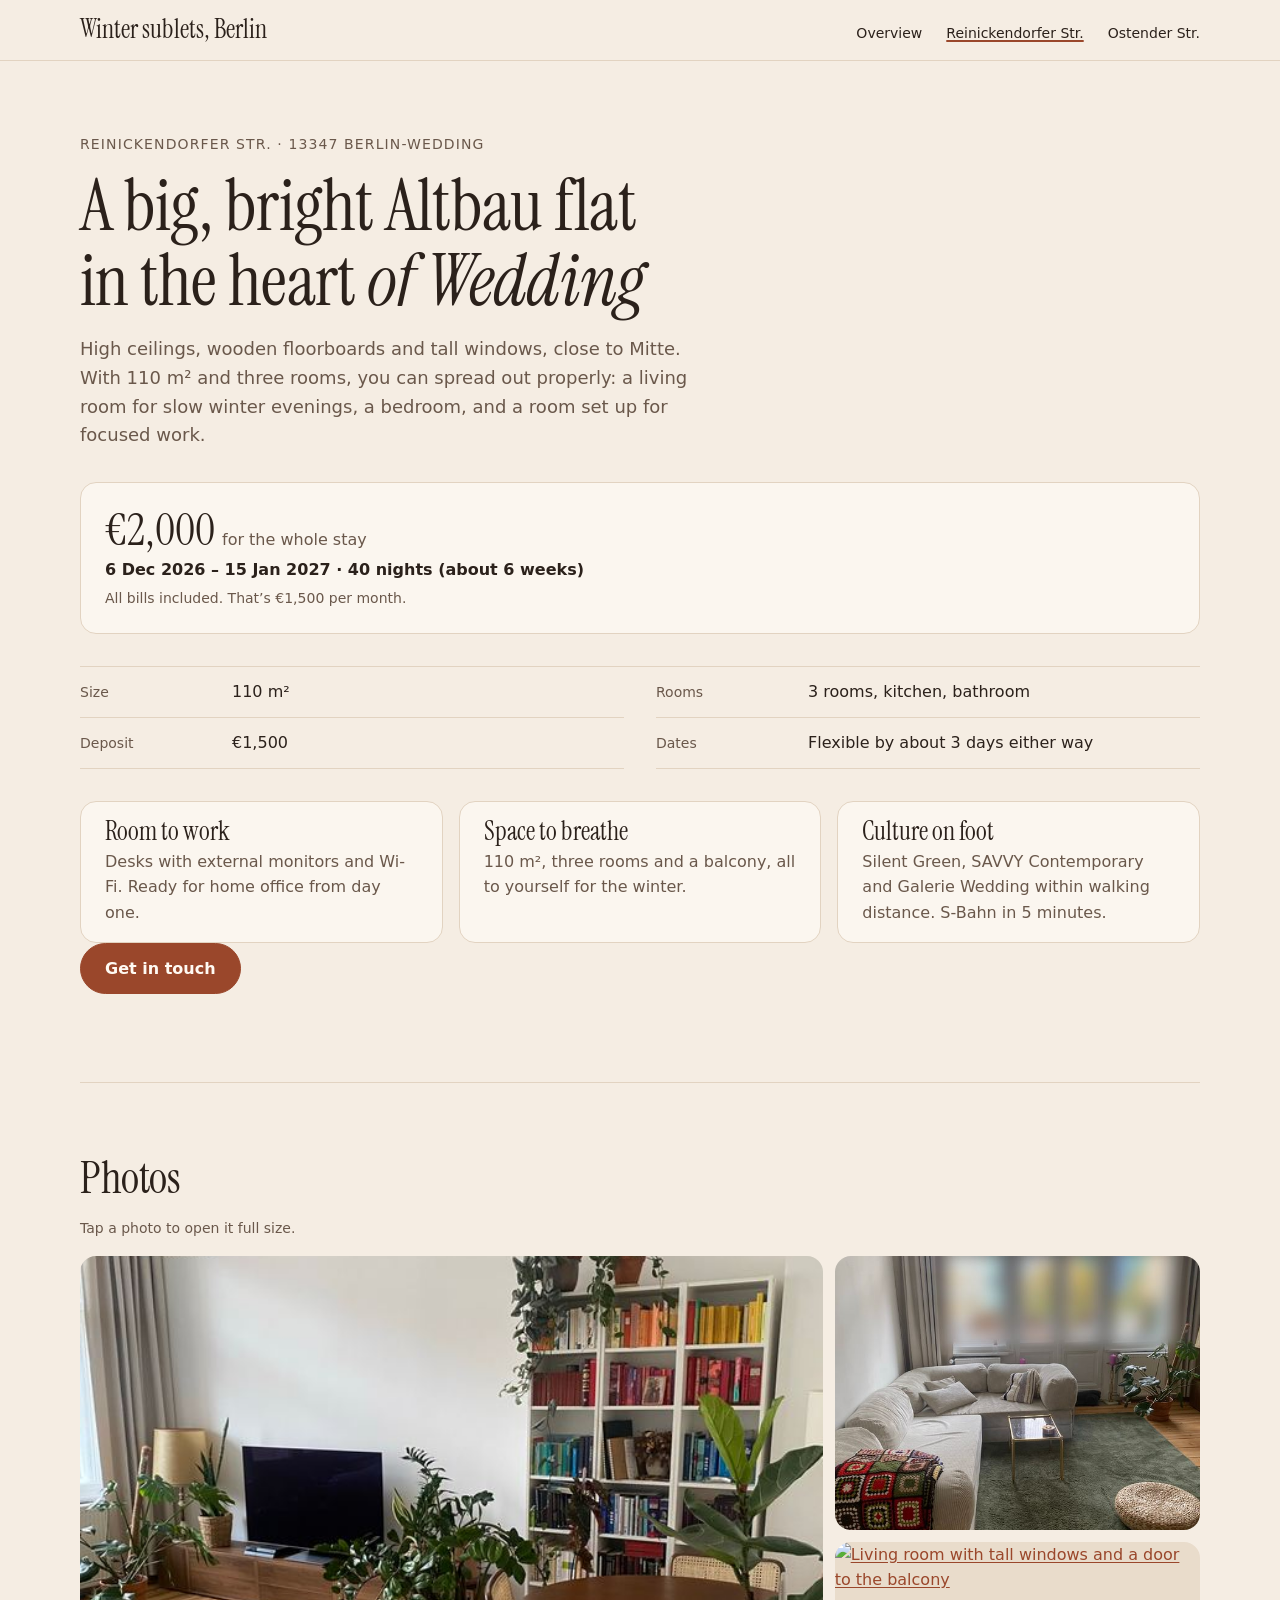
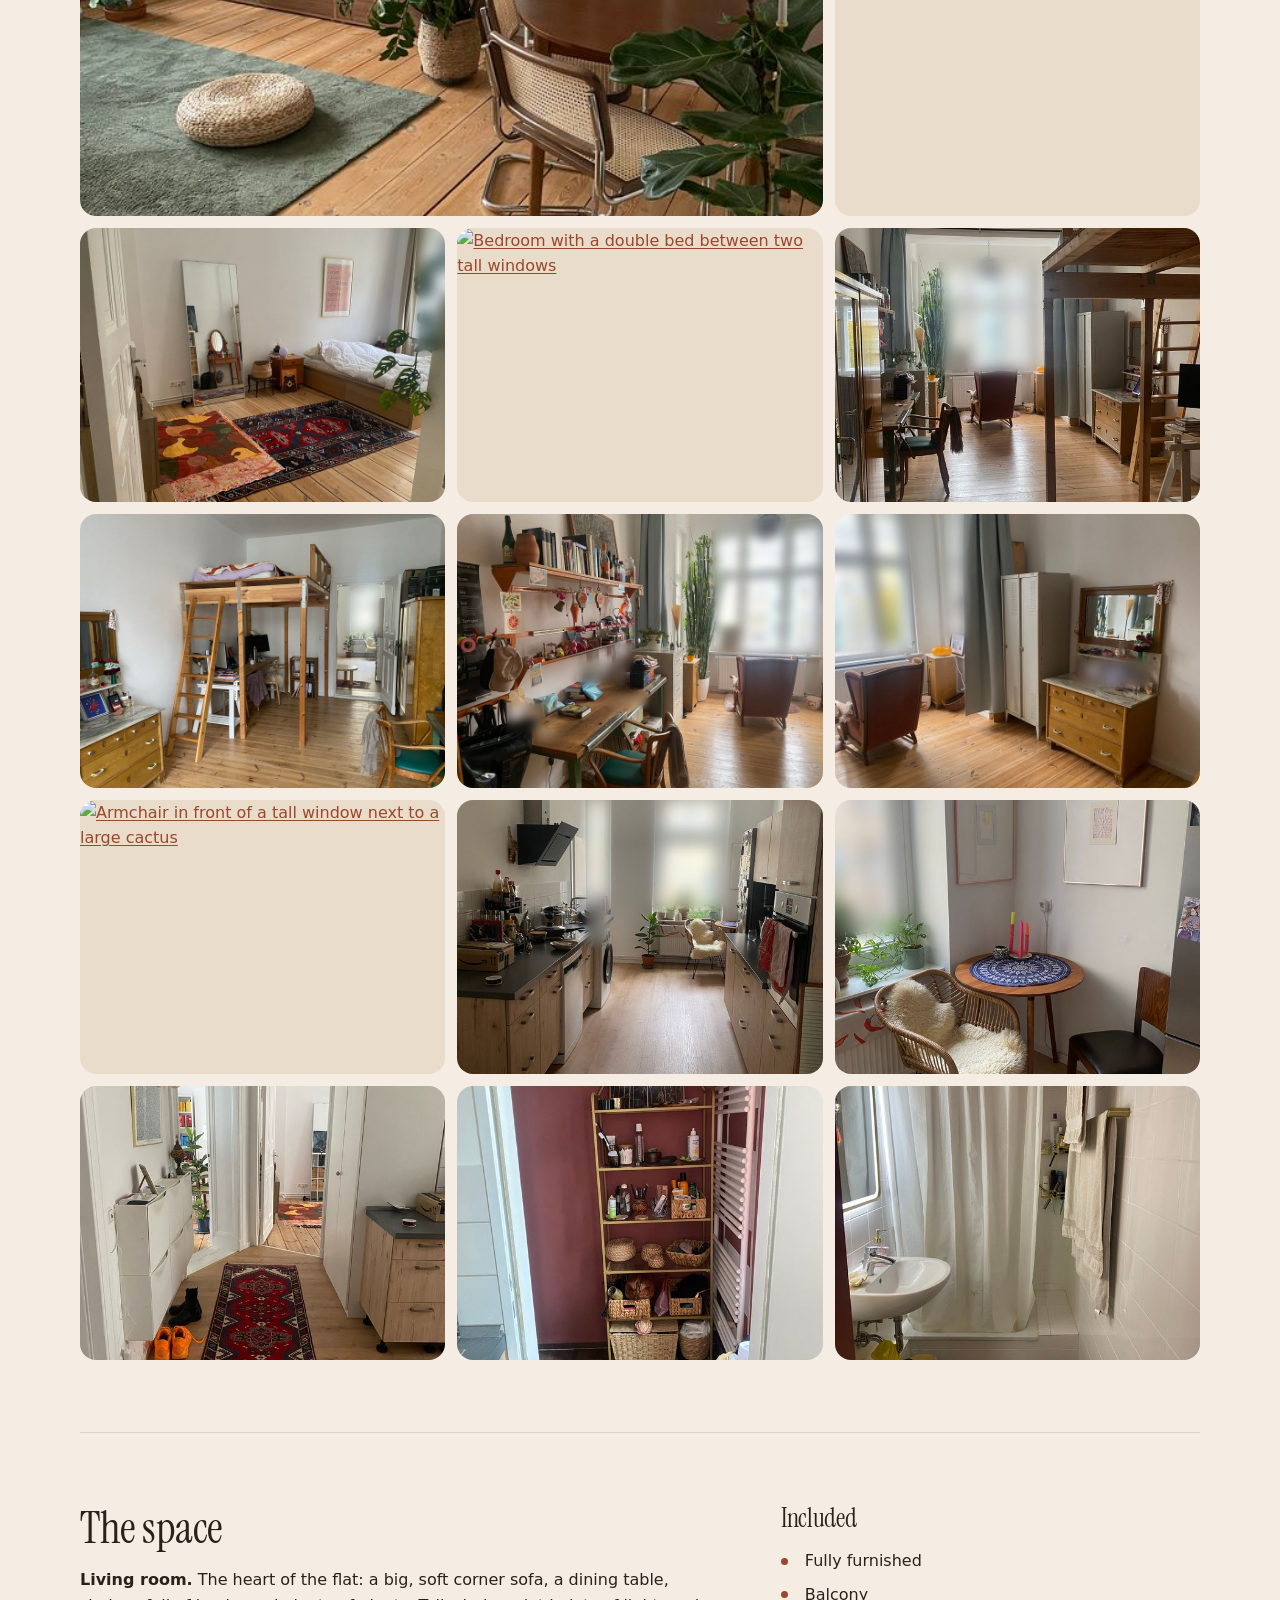
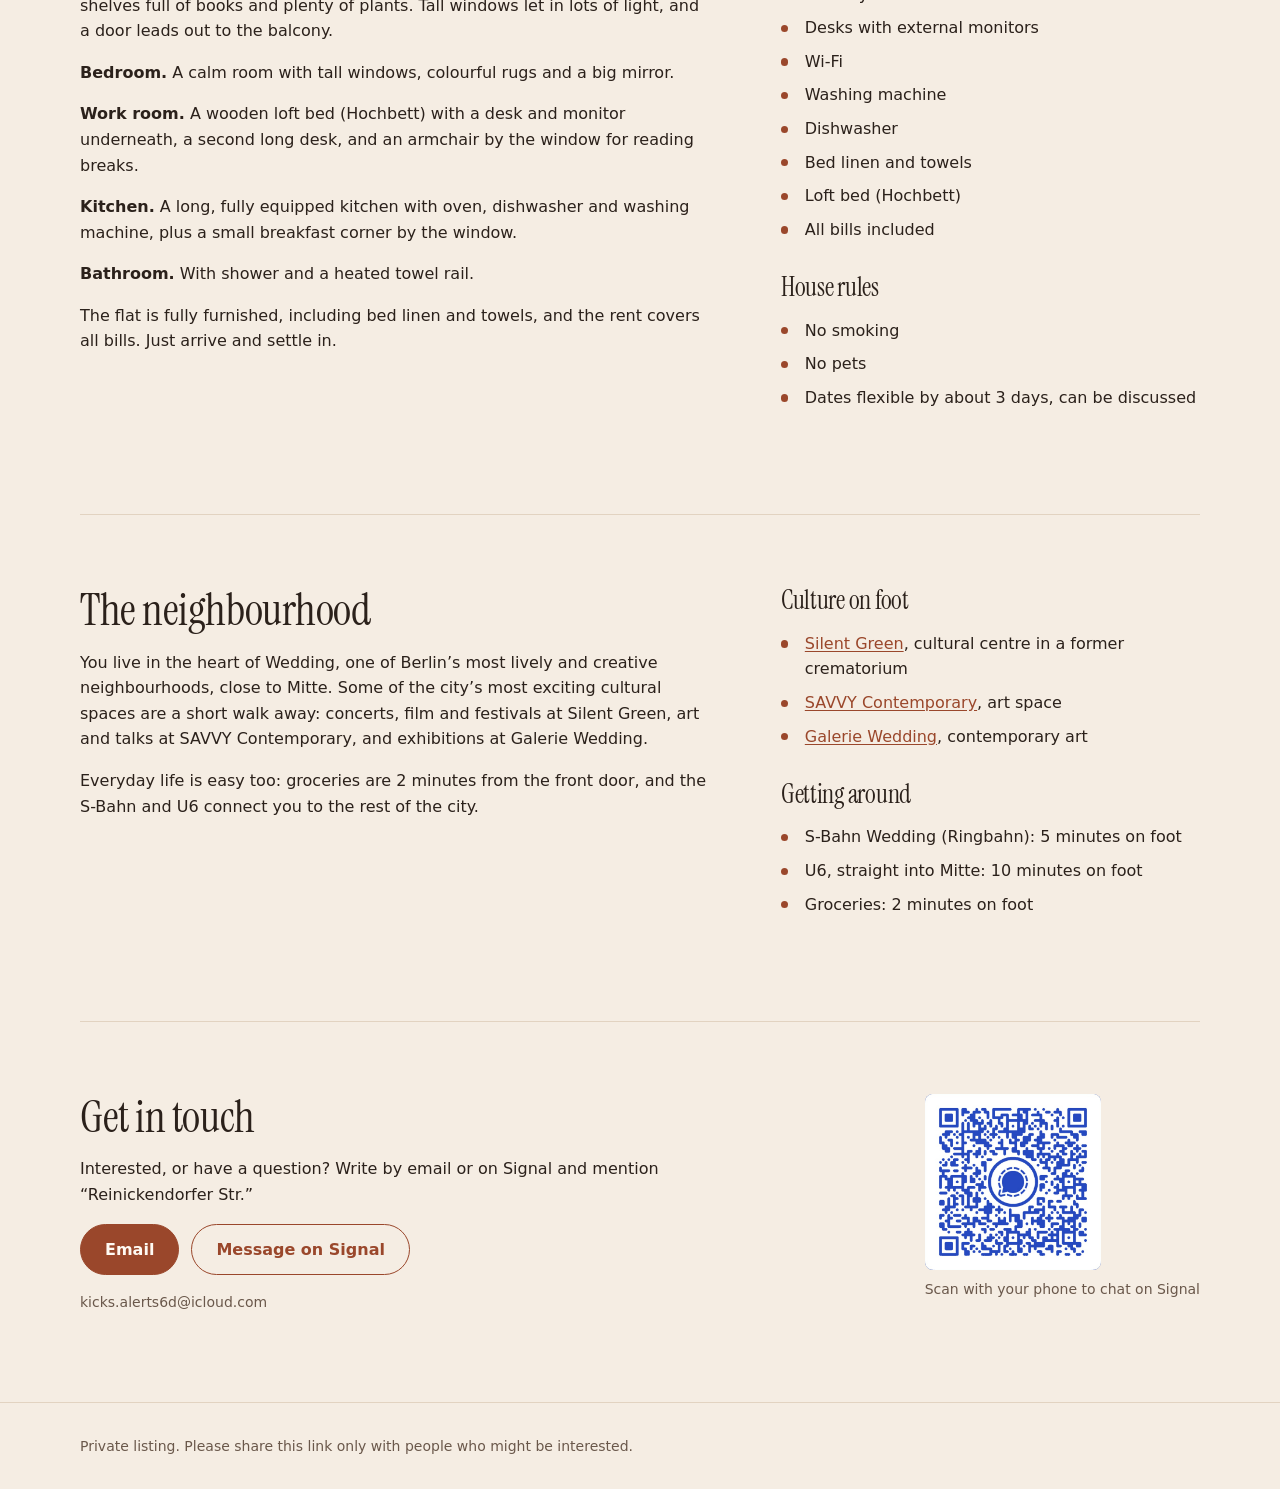
==== apartment-1/index.html @ d332db96 "Initial apartment website ready for deployment Static site for two furnished winter sublets in Berli" ====
<!doctype html>
<html lang="en">
<head>
  <meta charset="utf-8">
  <meta name="viewport" content="width=device-width, initial-scale=1">
  <meta name="robots" content="noindex, nofollow">
  <meta name="referrer" content="no-referrer">
  <title>Reinickendorfer Str. – 110 m² furnished sublet in Berlin-Wedding</title>
  <meta name="description" content="A big, bright 110 m² Altbau flat in Berlin-Wedding, close to Mitte. Fully furnished, balcony, home-office setup. 6 Dec 2026 – 15 Jan 2027, bills included.">
  <meta property="og:title" content="A big, bright Altbau flat in the heart of Wedding">
  <meta property="og:description" content="110 m², 3 rooms, balcony, desks with monitors. 6 Dec 2026 – 15 Jan 2027, bills included.">
  <meta property="og:image" content="https://statspoet.github.io/26-apartment-sublet/assets/images/apartment-1/apartment-1-01-small.jpg">
  <meta name="theme-color" content="#f5ede3">
  <link rel="icon" href="data:,">
  <link rel="preload" href="../assets/fonts/instrument-serif-400.woff2" as="font" type="font/woff2" crossorigin>
  <link rel="stylesheet" href="../assets/css/style.css">
  <script src="../assets/js/main.js" defer></script>
</head>
<body>
  <a class="skip-link" href="#main">Skip to content</a>

  <header class="site-header">
    <div class="container">
      <a class="site-name" href="../">Winter sublets, Berlin</a>
      <nav class="site-nav" aria-label="Apartments">
        <ul>
          <li><a href="../">Overview</a></li>
          <li><a href="./" aria-current="page">Reinickendorfer Str.</a></li>
          <li><a href="../apartment-2/">Ostender Str.</a></li>
        </ul>
      </nav>
    </div>
  </header>

  <main id="main">
    <!-- Summary -->
    <section class="section container" aria-labelledby="title">
      <p class="eyebrow">Reinickendorfer Str. · 13347 Berlin-Wedding</p>
      <h1 id="title">A big, bright Altbau flat in the heart <em>of Wedding</em></h1>
      <p class="lead">High ceilings, wooden floorboards and tall windows, close to Mitte. With 110 m² and three rooms, you can spread out properly: a living room for slow winter evenings, a bedroom, and a room set up for focused work.</p>

      <div class="price" data-stay-start="2026-12-06" data-stay-end="2027-01-15" data-stay-price="2000">
        <p class="price-amount"><span data-stay-total>€2,000</span> <span class="price-label">for the whole stay</span></p>
        <p class="price-period"><span data-stay-dates><time data-stay-from datetime="2026-12-06">6 Dec 2026</time> – <time datetime="2027-01-15">15 Jan 2027</time> · <span data-stay-length>40 nights (about 6 weeks)</span></span></p>
        <p class="note">All bills included. That’s €1,500 per month.</p>
        <p class="note" data-stay-rolled hidden>The original start date has passed, so dates and price are shown from today, at the same price per night.</p>
      </div>

      <dl class="facts">
        <div>
          <dt>Size</dt>
          <dd>110 m²</dd>
        </div>
        <div>
          <dt>Rooms</dt>
          <dd>3 rooms, kitchen, bathroom</dd>
        </div>
        <div>
          <dt>Deposit</dt>
          <dd>€1,500</dd>
        </div>
        <div>
          <dt>Dates</dt>
          <dd>Flexible by about 3 days either way</dd>
        </div>
      </dl>

      <ul class="highlights">
        <li>
          <strong class="highlight-title">Room to work</strong>
          <p>Desks with external monitors and Wi-Fi. Ready for home office from day one.</p>
        </li>
        <li>
          <strong class="highlight-title">Space to breathe</strong>
          <p>110 m², three rooms and a balcony, all to yourself for the winter.</p>
        </li>
        <li>
          <strong class="highlight-title">Culture on foot</strong>
          <p>Silent Green, SAVVY Contemporary and Galerie Wedding within walking distance. S-Bahn in 5 minutes.</p>
        </li>
      </ul>

      <p><a class="button" href="#contact">Get in touch</a></p>
    </section>

    <!-- Gallery -->
    <section class="section container" aria-labelledby="photos-title">
      <h2 id="photos-title">Photos</h2>
      <p class="gallery-hint note"><span class="phone-only">Swipe to see all 15 photos. </span>Tap a photo to open it full size.</p>
      <ul class="gallery">
        <li><a href="../assets/images/apartment-1/apartment-1-01.jpg"><img src="../assets/images/apartment-1/apartment-1-01-small.jpg" srcset="../assets/images/apartment-1/apartment-1-01-small.jpg 800w, ../assets/images/apartment-1/apartment-1-01.jpg 1600w" sizes="(min-width: 48em) 46rem, 85vw" width="600" height="800" alt="Living room with bookshelf, plants and dining table"></a></li>
        <li><a href="../assets/images/apartment-1/apartment-1-02.jpg"><img src="../assets/images/apartment-1/apartment-1-02-small.jpg" srcset="../assets/images/apartment-1/apartment-1-02-small.jpg 800w, ../assets/images/apartment-1/apartment-1-02.jpg 1600w" sizes="(min-width: 48em) 23rem, 85vw" width="600" height="800" alt="Corner sofa and green rug in front of the tall living-room windows" loading="lazy"></a></li>
        <li><a href="../assets/images/apartment-1/apartment-1-03.jpg"><img src="../assets/images/apartment-1/apartment-1-03-small.jpg" srcset="../assets/images/apartment-1/apartment-1-03-small.jpg 800w, ../assets/images/apartment-1/apartment-1-03.jpg 1600w" sizes="(min-width: 48em) 23rem, 85vw" width="800" height="600" alt="Living room with tall windows and a door to the balcony" loading="lazy"></a></li>
        <li><a href="../assets/images/apartment-1/apartment-1-04.jpg"><img src="../assets/images/apartment-1/apartment-1-04-small.jpg" srcset="../assets/images/apartment-1/apartment-1-04-small.jpg 800w, ../assets/images/apartment-1/apartment-1-04.jpg 1600w" sizes="(min-width: 48em) 23rem, 85vw" width="800" height="600" alt="Bedroom with a bed by the window, colourful rugs and a tall mirror" loading="lazy"></a></li>
        <li><a href="../assets/images/apartment-1/apartment-1-05.jpg"><img src="../assets/images/apartment-1/apartment-1-05-small.jpg" srcset="../assets/images/apartment-1/apartment-1-05-small.jpg 800w, ../assets/images/apartment-1/apartment-1-05.jpg 1600w" sizes="(min-width: 48em) 23rem, 85vw" width="800" height="600" alt="Bedroom with a double bed between two tall windows" loading="lazy"></a></li>
        <li><a href="../assets/images/apartment-1/apartment-1-06.jpg"><img src="../assets/images/apartment-1/apartment-1-06-small.jpg" srcset="../assets/images/apartment-1/apartment-1-06-small.jpg 800w, ../assets/images/apartment-1/apartment-1-06.jpg 1600w" sizes="(min-width: 48em) 23rem, 85vw" width="600" height="800" alt="Work room with a wooden loft bed, desks and an armchair by the window" loading="lazy"></a></li>
        <li><a href="../assets/images/apartment-1/apartment-1-07.jpg"><img src="../assets/images/apartment-1/apartment-1-07-small.jpg" srcset="../assets/images/apartment-1/apartment-1-07-small.jpg 800w, ../assets/images/apartment-1/apartment-1-07.jpg 1600w" sizes="(min-width: 48em) 23rem, 85vw" width="800" height="600" alt="Wooden loft bed with ladder and a desk with monitor underneath" loading="lazy"></a></li>
        <li><a href="../assets/images/apartment-1/apartment-1-08.jpg"><img src="../assets/images/apartment-1/apartment-1-08-small.jpg" srcset="../assets/images/apartment-1/apartment-1-08-small.jpg 800w, ../assets/images/apartment-1/apartment-1-08.jpg 1600w" sizes="(min-width: 48em) 23rem, 85vw" width="800" height="600" alt="Long desk with shelves, and an armchair by the window" loading="lazy"></a></li>
        <li><a href="../assets/images/apartment-1/apartment-1-09.jpg"><img src="../assets/images/apartment-1/apartment-1-09-small.jpg" srcset="../assets/images/apartment-1/apartment-1-09-small.jpg 800w, ../assets/images/apartment-1/apartment-1-09.jpg 1600w" sizes="(min-width: 48em) 23rem, 85vw" width="800" height="600" alt="Armchair, wardrobe and chest of drawers in the work room" loading="lazy"></a></li>
        <li><a href="../assets/images/apartment-1/apartment-1-10.jpg"><img src="../assets/images/apartment-1/apartment-1-10-small.jpg" srcset="../assets/images/apartment-1/apartment-1-10-small.jpg 800w, ../assets/images/apartment-1/apartment-1-10.jpg 1600w" sizes="(min-width: 48em) 23rem, 85vw" width="600" height="800" alt="Armchair in front of a tall window next to a large cactus" loading="lazy"></a></li>
        <li><a href="../assets/images/apartment-1/apartment-1-11.jpg"><img src="../assets/images/apartment-1/apartment-1-11-small.jpg" srcset="../assets/images/apartment-1/apartment-1-11-small.jpg 800w, ../assets/images/apartment-1/apartment-1-11.jpg 1600w" sizes="(min-width: 48em) 23rem, 85vw" width="600" height="800" alt="Long kitchen with oven and washing machine, window at the end" loading="lazy"></a></li>
        <li><a href="../assets/images/apartment-1/apartment-1-12.jpg"><img src="../assets/images/apartment-1/apartment-1-12-small.jpg" srcset="../assets/images/apartment-1/apartment-1-12-small.jpg 800w, ../assets/images/apartment-1/apartment-1-12.jpg 1600w" sizes="(min-width: 48em) 23rem, 85vw" width="600" height="800" alt="Breakfast corner with a small round table by the kitchen window" loading="lazy"></a></li>
        <li><a href="../assets/images/apartment-1/apartment-1-13.jpg"><img src="../assets/images/apartment-1/apartment-1-13-small.jpg" srcset="../assets/images/apartment-1/apartment-1-13-small.jpg 800w, ../assets/images/apartment-1/apartment-1-13.jpg 1600w" sizes="(min-width: 48em) 23rem, 85vw" width="600" height="800" alt="Hallway with wooden floor and a red runner rug" loading="lazy"></a></li>
        <li><a href="../assets/images/apartment-1/apartment-1-14.jpg"><img src="../assets/images/apartment-1/apartment-1-14-small.jpg" srcset="../assets/images/apartment-1/apartment-1-14-small.jpg 800w, ../assets/images/apartment-1/apartment-1-14.jpg 1600w" sizes="(min-width: 48em) 23rem, 85vw" width="600" height="800" alt="Bathroom shelf against a dark red wall, next to a heated towel rail" loading="lazy"></a></li>
        <li><a href="../assets/images/apartment-1/apartment-1-15.jpg"><img src="../assets/images/apartment-1/apartment-1-15-small.jpg" srcset="../assets/images/apartment-1/apartment-1-15-small.jpg 800w, ../assets/images/apartment-1/apartment-1-15.jpg 1600w" sizes="(min-width: 48em) 23rem, 85vw" width="600" height="800" alt="Bathroom with shower and washbasin" loading="lazy"></a></li>
      </ul>
    </section>

    <!-- Details & conditions -->
    <section class="section container" aria-labelledby="details-title">
      <div class="split">
        <div>
          <h2 id="details-title">The space</h2>
          <p><strong>Living room.</strong> The heart of the flat: a big, soft corner sofa, a dining table, shelves full of books and plenty of plants. Tall windows let in lots of light, and a door leads out to the balcony.</p>
          <p><strong>Bedroom.</strong> A calm room with tall windows, colourful rugs and a big mirror.</p>
          <p><strong>Work room.</strong> A wooden loft bed (Hochbett) with a desk and monitor underneath, a second long desk, and an armchair by the window for reading breaks.</p>
          <p><strong>Kitchen.</strong> A long, fully equipped kitchen with oven, dishwasher and washing machine, plus a small breakfast corner by the window.</p>
          <p><strong>Bathroom.</strong> With shower and a heated towel rail.</p>
          <p>The flat is fully furnished, including bed linen and towels, and the rent covers all bills. Just arrive and settle in.</p>
        </div>
        <div>
          <h3>Included</h3>
          <ul class="features">
            <li>Fully furnished</li>
            <li>Balcony</li>
            <li>Desks with external monitors</li>
            <li>Wi-Fi</li>
            <li>Washing machine</li>
            <li>Dishwasher</li>
            <li>Bed linen and towels</li>
            <li>Loft bed (Hochbett)</li>
            <li>All bills included</li>
          </ul>
          <h3>House rules</h3>
          <ul class="features">
            <li>No smoking</li>
            <li>No pets</li>
            <li>Dates flexible by about 3 days, can be discussed</li>
          </ul>
        </div>
      </div>
    </section>

    <!-- Neighbourhood -->
    <section class="section container" aria-labelledby="area-title">
      <div class="split">
        <div>
          <h2 id="area-title">The neighbourhood</h2>
          <p>You live in the heart of Wedding, one of Berlin’s most lively and creative neighbourhoods, close to Mitte. Some of the city’s most exciting cultural spaces are a short walk away: concerts, film and festivals at Silent Green, art and talks at SAVVY Contemporary, and exhibitions at Galerie Wedding.</p>
          <p>Everyday life is easy too: groceries are 2 minutes from the front door, and the S-Bahn and U6 connect you to the rest of the city.</p>
        </div>
        <div>
          <h3>Culture on foot</h3>
          <ul class="features">
            <li><a href="https://www.silent-green.net/">Silent Green</a>, cultural centre in a former crematorium</li>
            <li><a href="https://savvy-contemporary.com/">SAVVY Contemporary</a>, art space</li>
            <li><a href="https://galeriewedding.de/">Galerie Wedding</a>, contemporary art</li>
          </ul>
          <h3>Getting around</h3>
          <ul class="features">
            <li>S-Bahn Wedding (Ringbahn): 5 minutes on foot</li>
            <li>U6, straight into Mitte: 10 minutes on foot</li>
            <li>Groceries: 2 minutes on foot</li>
          </ul>
        </div>
      </div>
    </section>

    <!-- Contact -->
    <section class="section container" id="contact" aria-labelledby="contact-title">
      <div class="contact">
        <div>
          <h2 id="contact-title">Get in touch</h2>
          <p>Interested, or have a question? Write by email or on Signal and mention “Reinickendorfer Str.”</p>
          <div class="contact-actions">
            <a class="button" href="mailto:kicks.alerts6d@icloud.com?subject=Sublet%20Reinickendorfer%20Str.">Email</a>
            <a class="button button-secondary" href="https://signal.me/#eu/cUkL0-jBbQaAZuJh-CLtDpuSaWh7vvht-xYWcH-l3khpppsS8GZBHqLoljb3mit5">Message on Signal</a>
          </div>
          <p class="note">kicks.alerts6d@icloud.com</p>
        </div>
        <figure class="qr">
          <img src="../assets/images/apartment-1/apartment-1-signal-qr.png" width="600" height="600" alt="Signal QR code for messages about Reinickendorfer Str." loading="lazy">
          <figcaption>Scan with your phone to chat on Signal</figcaption>
        </figure>
      </div>
    </section>
  </main>

  <footer class="site-footer">
    <div class="container">
      <p>Private listing. Please share this link only with people who might be interested.</p>
    </div>
  </footer>
</body>
</html>
---- assets/css/style.css ----
/* ==========================================================================
   Apartment sublets — shared styles
   All visual decisions live in the design tokens below. To change the look
   of the whole site (sizes, spacing, colours, gallery), edit a token rather
   than adding rules to individual elements.
   ========================================================================== */

@font-face {
  font-family: "Instrument Serif";
  src: url("../fonts/instrument-serif-400.woff2") format("woff2");
  font-weight: 400;
  font-style: normal;
  font-display: swap;
}

@font-face {
  font-family: "Instrument Serif";
  src: url("../fonts/instrument-serif-400-italic.woff2") format("woff2");
  font-weight: 400;
  font-style: italic;
  font-display: swap;
}

/* --- Design tokens ------------------------------------------------------- */

:root {
  color-scheme: light;

  /* Typography */
  --font-display: "Instrument Serif", "Iowan Old Style", "Palatino Linotype", Georgia, serif;
  --font-body: system-ui, -apple-system, "Segoe UI", Roboto, "Helvetica Neue", Arial, sans-serif;
  --text-sm: 0.875rem;
  --text-base: 1rem;
  --text-lg: 1.125rem;
  --text-h3: 1.625rem;
  --text-h2: clamp(2rem, 1.6rem + 1.6vw, 2.75rem);
  --text-h1: clamp(2.75rem, 1.9rem + 3.6vw, 4.5rem);
  --leading-tight: 1.05;
  --leading-body: 1.6;

  /* Spacing scale */
  --space-1: 0.25rem;
  --space-2: 0.5rem;
  --space-3: 0.75rem;
  --space-4: 1rem;
  --space-5: 1.5rem;
  --space-6: 2rem;
  --space-7: 3rem;
  --space-8: 4.5rem;

  /* Layout */
  --page-width: 70rem;
  --text-width: 40rem;
  --gutter: var(--space-4);
  --section-space: var(--space-7);

  /* Colours */
  --color-bg: #f5ede3;
  --color-surface: #fbf6ef;
  --color-text: #2b211b;
  --color-muted: #6a584b;
  --color-border: #e2d3c1;
  --color-accent: #9a472b;
  --color-accent-hover: #7d3820;
  --color-on-accent: #fffaf3;
  --color-placeholder: #e9dccb;

  /* Shape */
  --radius-sm: 0.5rem;
  --radius: 1rem;
  --radius-pill: 999px;

  /* Gallery */
  --gallery-item-mobile: 85%;
  --gallery-ratio: 4 / 3;
  --gallery-columns: 3;
}

/* Breakpoint: 48em (about 768px) switches from the phone layout to the
   tablet/desktop layout. CSS variables cannot be used inside media queries,
   so this value is repeated in each @media rule below. */
@media (min-width: 48em) {
  :root {
    --gutter: var(--space-6);
    --section-space: var(--space-8);
  }
}

/* --- Base ---------------------------------------------------------------- */

*,
*::before,
*::after {
  box-sizing: border-box;
}

html {
  -webkit-text-size-adjust: 100%;
}

body {
  margin: 0;
  background: var(--color-bg);
  color: var(--color-text);
  font-family: var(--font-body);
  font-size: var(--text-base);
  line-height: var(--leading-body);
}

img {
  display: block;
  max-width: 100%;
  height: auto;
}

h1,
h2,
h3 {
  margin: 0 0 var(--space-4);
  font-family: var(--font-display);
  font-weight: 400;
  line-height: var(--leading-tight);
  letter-spacing: -0.01em;
  text-wrap: balance;
}

h1 { font-size: var(--text-h1); }
h2 { font-size: var(--text-h2); }
h3 { font-size: var(--text-h3); }

p {
  margin: 0 0 var(--space-4);
  max-width: var(--text-width);
}

a {
  color: var(--color-accent);
  text-underline-offset: 0.15em;
}

a:hover {
  color: var(--color-accent-hover);
}

:focus-visible {
  outline: 3px solid var(--color-accent);
  outline-offset: 3px;
}

[hidden] {
  display: none !important;
}

.skip-link {
  position: absolute;
  top: -10rem;
  left: var(--space-4);
  z-index: 10;
  padding: var(--space-2) var(--space-4);
  background: var(--color-surface);
  border-radius: var(--radius-sm);
}

.skip-link:focus {
  top: var(--space-4);
}

.container {
  width: min(100% - 2 * var(--gutter), var(--page-width));
  margin-inline: auto;
}

/* --- Header & footer ----------------------------------------------------- */

.site-header {
  border-bottom: 1px solid var(--color-border);
}

.site-header .container {
  display: flex;
  flex-wrap: wrap;
  align-items: baseline;
  justify-content: space-between;
  gap: var(--space-2) var(--space-5);
  padding-block: var(--space-4);
}

.site-name {
  font-family: var(--font-display);
  font-size: var(--text-h3);
  line-height: var(--leading-tight);
  color: var(--color-text);
  text-decoration: none;
}

.site-nav ul {
  display: flex;
  flex-wrap: wrap;
  gap: var(--space-2) var(--space-5);
  margin: 0;
  padding: 0;
  list-style: none;
  font-size: var(--text-sm);
}

.site-nav a {
  color: var(--color-text);
  text-decoration: none;
}

.site-nav a:hover,
.site-nav a[aria-current="page"] {
  text-decoration: underline;
  text-decoration-color: var(--color-accent);
  text-decoration-thickness: 2px;
}

.site-footer {
  padding-block: var(--space-6);
  border-top: 1px solid var(--color-border);
  color: var(--color-muted);
  font-size: var(--text-sm);
}

.site-footer p {
  margin: 0;
}

/* --- Sections & text ----------------------------------------------------- */

.section {
  padding-block: var(--section-space);
}

.section + .section {
  border-top: 1px solid var(--color-border);
}

.eyebrow {
  margin-bottom: var(--space-3);
  color: var(--color-muted);
  font-size: var(--text-sm);
  letter-spacing: 0.08em;
  text-transform: uppercase;
}

.lead {
  font-size: var(--text-lg);
  color: var(--color-muted);
}

.note {
  color: var(--color-muted);
  font-size: var(--text-sm);
}

/* Two columns on larger screens: running text beside lists. */
.split {
  display: grid;
  gap: var(--space-6);
}

@media (min-width: 48em) {
  .split {
    grid-template-columns: 3fr 2fr;
    gap: var(--space-8);
  }
}

/* --- Key facts ------------------------------------------------------------ */

.facts {
  display: grid;
  margin: var(--space-6) 0 var(--space-4);
  border-top: 1px solid var(--color-border);
}

.facts > div {
  display: grid;
  grid-template-columns: 8.5rem 1fr;
  gap: var(--space-4);
  padding-block: var(--space-3);
  border-bottom: 1px solid var(--color-border);
}

.facts dt {
  padding-top: 0.15em;
  color: var(--color-muted);
  font-size: var(--text-sm);
}

.facts dd {
  margin: 0;
}

.facts .note {
  display: block;
}

@media (min-width: 48em) {
  .facts {
    grid-template-columns: 1fr 1fr;
    column-gap: var(--space-6);
  }
}

/* --- Price -----------------------------------------------------------------
   The price for the whole stay is the headline number. Dates, length and the
   monthly equivalent sit underneath, so stays of different length compare
   easily. */

.price {
  margin: var(--space-6) 0 0;
  padding: var(--space-5);
  background: var(--color-surface);
  border: 1px solid var(--color-border);
  border-radius: var(--radius);
}

.price p {
  margin: 0;
}

.price p + p {
  margin-top: var(--space-1);
}

.price-amount {
  font-family: var(--font-display);
  font-size: var(--text-h2);
  line-height: var(--leading-tight);
}

.price-label {
  color: var(--color-muted);
  font-family: var(--font-body);
  font-size: var(--text-base);
}

.price-period {
  font-weight: 600;
}

/* On the overview cards the price sits inside the card itself. */
.card .price {
  margin: var(--space-2) 0;
  padding: 0;
  background: none;
  border: 0;
}

.card .price-amount {
  font-size: var(--text-h3);
}

/* --- Highlights ------------------------------------------------------------
   Three short selling points under the introduction. */

.highlights {
  display: grid;
  gap: var(--space-3);
  margin: var(--space-6) 0 0;
  padding: 0;
  list-style: none;
}

.highlights li {
  padding: var(--space-4) var(--space-5);
  background: var(--color-surface);
  border: 1px solid var(--color-border);
  border-radius: var(--radius);
}

.highlight-title {
  display: block;
  margin-bottom: var(--space-1);
  font-family: var(--font-display);
  font-size: var(--text-h3);
  font-weight: 400;
  line-height: var(--leading-tight);
}

.highlights p {
  margin: 0;
  color: var(--color-muted);
}

@media (min-width: 48em) {
  .highlights {
    grid-template-columns: repeat(3, 1fr);
    gap: var(--space-4);
  }
}

/* --- Bullet lists --------------------------------------------------------- */

.features {
  display: grid;
  gap: var(--space-2);
  margin: 0 0 var(--space-6);
  padding: 0;
  list-style: none;
}

.features li {
  position: relative;
  padding-left: var(--space-5);
}

.features li::before {
  content: "";
  position: absolute;
  top: 0.6em;
  left: 0;
  width: 0.45rem;
  height: 0.45rem;
  border-radius: 50%;
  background: var(--color-accent);
}

/* --- Gallery --------------------------------------------------------------
   Phones: a horizontal strip you swipe through (scroll-snap, no JavaScript).
   Larger screens: a grid with the first photo shown large.
   Every photo links to its full-size file. */

.gallery {
  display: grid;
  grid-auto-flow: column;
  grid-auto-columns: var(--gallery-item-mobile);
  gap: var(--space-3);
  margin: 0 calc(-1 * var(--gutter));
  padding: 0 var(--gutter) var(--space-2);
  overflow-x: auto;
  overscroll-behavior-x: contain;
  scroll-snap-type: x mandatory;
  scroll-padding-inline: var(--gutter);
  list-style: none;
}

.gallery li {
  scroll-snap-align: start;
}

.gallery a {
  display: block;
  height: 100%;
  overflow: hidden;
  border-radius: var(--radius);
  background: var(--color-placeholder);
}

.gallery img {
  width: 100%;
  height: 100%;
  aspect-ratio: var(--gallery-ratio);
  object-fit: cover;
}

.gallery-hint {
  margin-bottom: var(--space-4);
}

@media (min-width: 48em) {
  .gallery {
    grid-auto-flow: row;
    grid-template-columns: repeat(var(--gallery-columns), 1fr);
    margin: 0;
    padding: 0;
    overflow: visible;
  }

  .gallery li:first-child {
    grid-column: span 2;
    grid-row: span 2;
  }

  .gallery-hint .phone-only {
    display: none;
  }
}

/* --- Overview cards ------------------------------------------------------- */

.cards {
  display: grid;
  gap: var(--space-6);
  margin: 0;
  padding: 0;
  list-style: none;
}

@media (min-width: 48em) {
  .cards {
    grid-template-columns: 1fr 1fr;
  }
}

.card {
  position: relative;
  display: flex;
  flex-direction: column;
  overflow: hidden;
  background: var(--color-surface);
  border: 1px solid var(--color-border);
  border-radius: var(--radius);
}

.card img {
  width: 100%;
  aspect-ratio: var(--gallery-ratio);
  object-fit: cover;
  background: var(--color-placeholder);
}

.card-body {
  display: flex;
  flex: 1;
  flex-direction: column;
  gap: var(--space-2);
  padding: var(--space-5);
}

.card .eyebrow {
  margin: 0;
}

.card h2 {
  margin: 0;
  font-size: var(--text-h3);
}

.card h2 a {
  color: var(--color-text);
  text-decoration: none;
}

/* Makes the whole card clickable through the title link. */
.card h2 a::after {
  content: "";
  position: absolute;
  inset: 0;
}

.card:hover h2 a {
  text-decoration: underline;
  text-decoration-color: var(--color-accent);
}

.card .button {
  align-self: flex-start;
  margin-top: auto;
}

/* --- Buttons --------------------------------------------------------------- */

.button {
  display: inline-flex;
  align-items: center;
  justify-content: center;
  min-height: 2.75rem;
  padding: var(--space-3) var(--space-5);
  border: 1.5px solid var(--color-accent);
  border-radius: var(--radius-pill);
  background: var(--color-accent);
  color: var(--color-on-accent);
  font-weight: 600;
  text-decoration: none;
}

.button:hover {
  border-color: var(--color-accent-hover);
  background: var(--color-accent-hover);
  color: var(--color-on-accent);
}

.button-secondary {
  background: transparent;
  color: var(--color-accent);
}

.button-secondary:hover {
  background: var(--color-surface);
  color: var(--color-accent-hover);
}

/* --- Contact ---------------------------------------------------------------- */

.contact {
  display: grid;
  gap: var(--space-6);
  align-items: start;
}

.contact-actions {
  display: flex;
  flex-wrap: wrap;
  gap: var(--space-3);
  margin-bottom: var(--space-4);
}

/* The QR code only helps on a second device, so it is shown on larger
   screens only. Phones get the "Message on Signal" button instead. */
.qr {
  display: none;
  margin: 0;
}

.qr img {
  width: 11rem;
  border-radius: var(--radius-sm);
  background: var(--color-placeholder);
}

.qr figcaption {
  margin-top: var(--space-2);
  color: var(--color-muted);
  font-size: var(--text-sm);
}

@media (min-width: 48em) {
  .contact {
    grid-template-columns: 1fr auto;
  }

  .qr {
    display: block;
  }
}
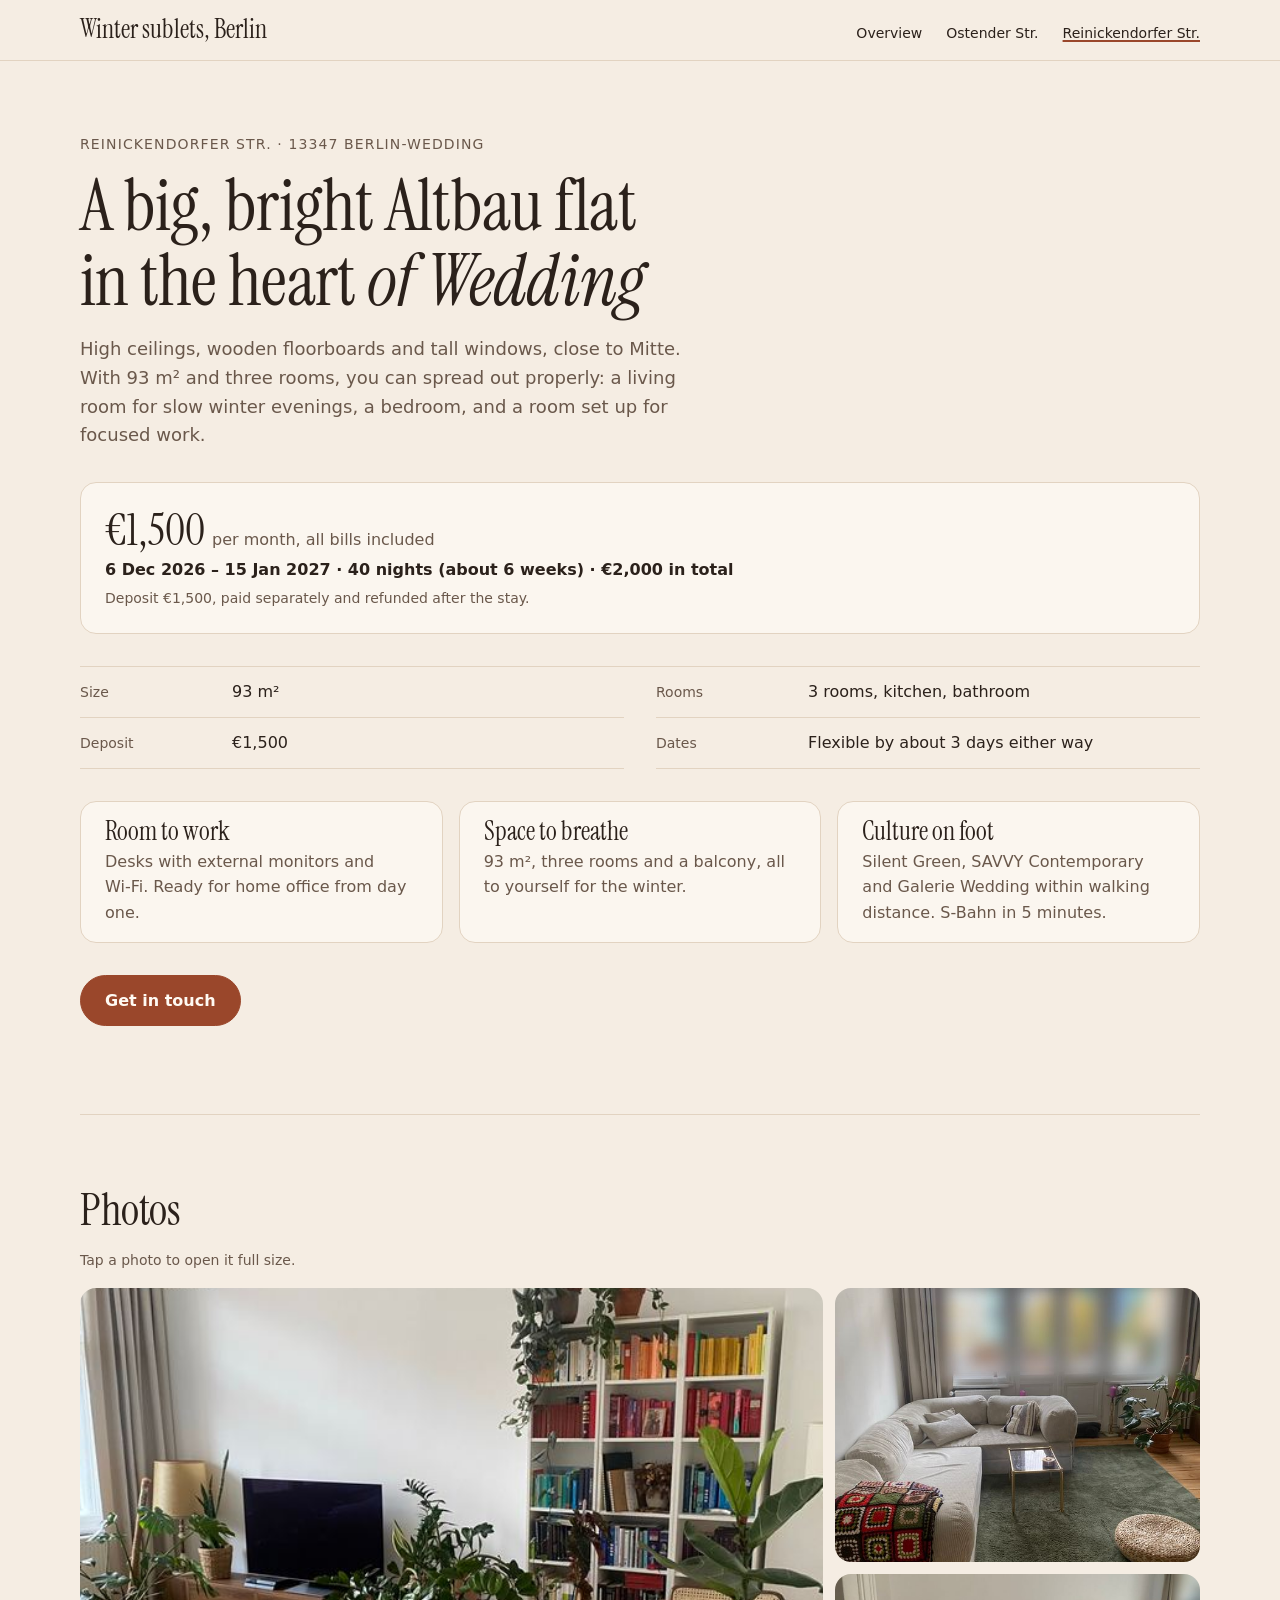
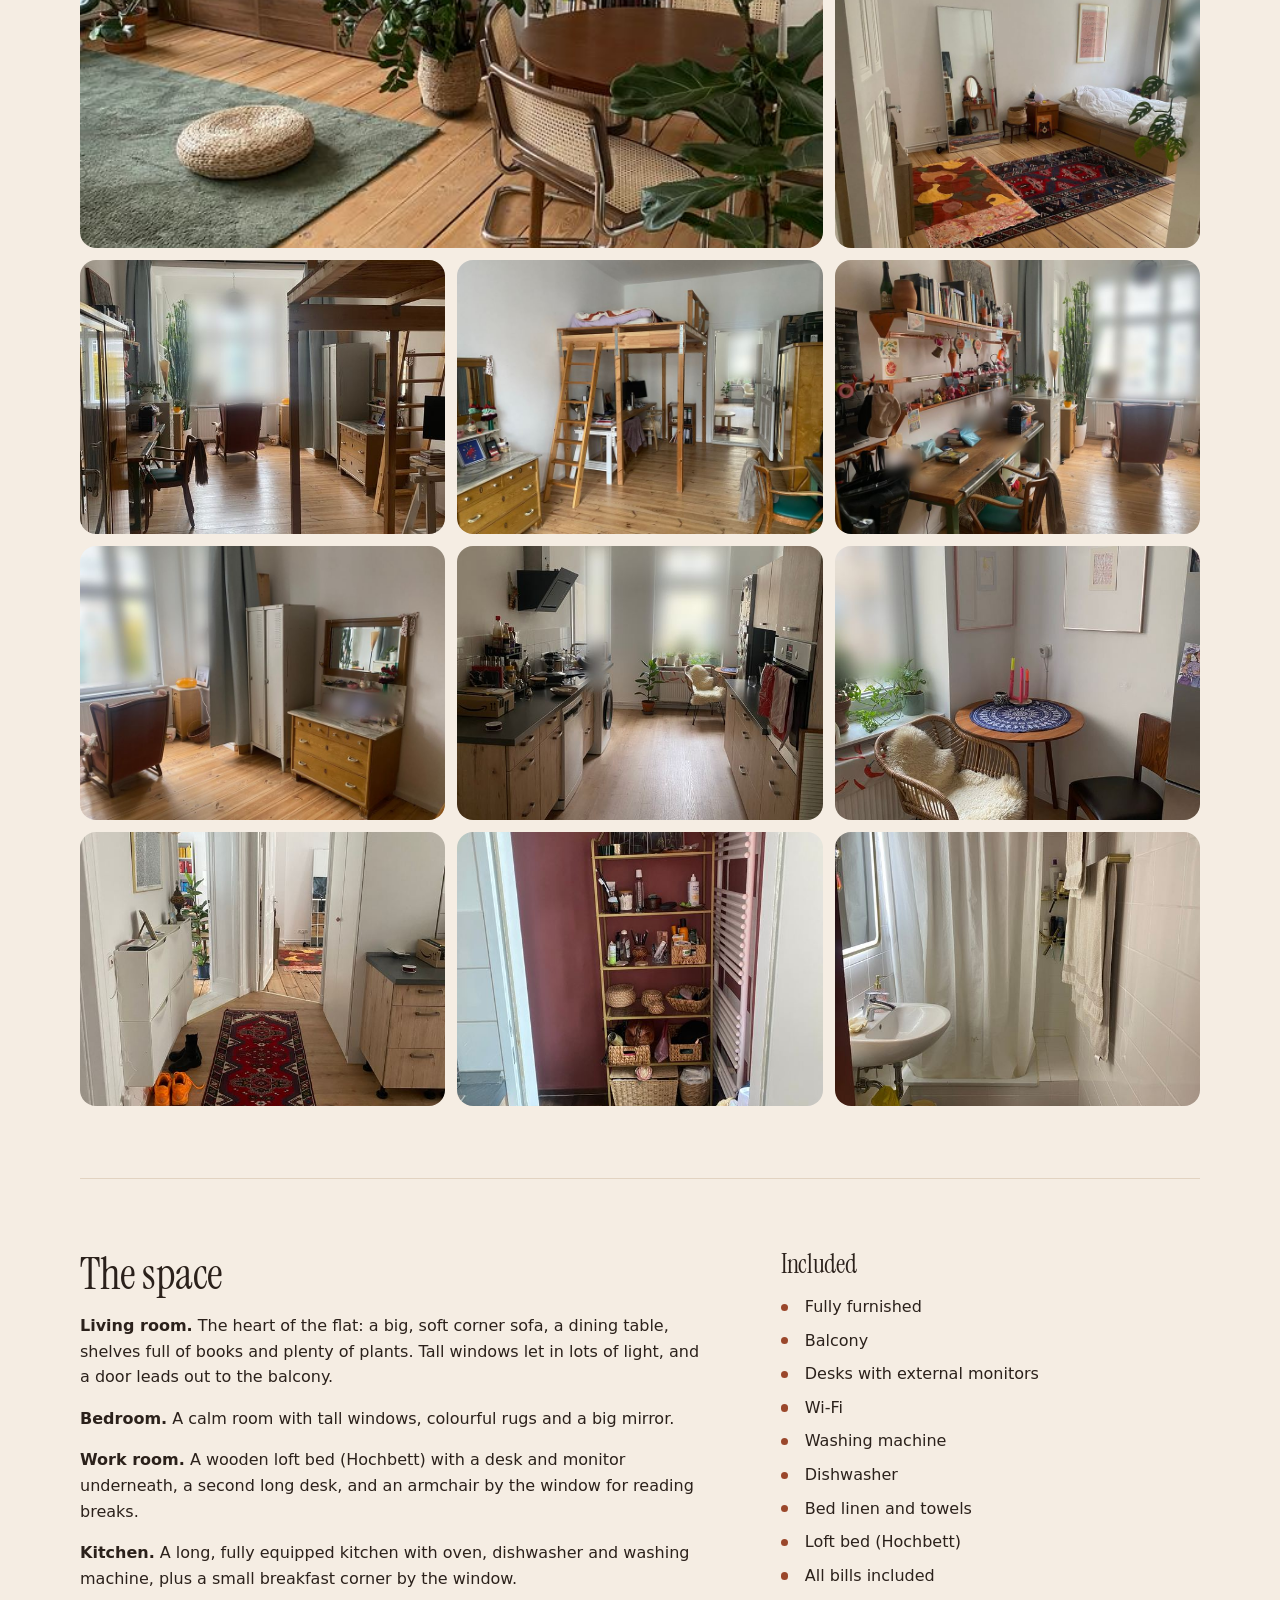
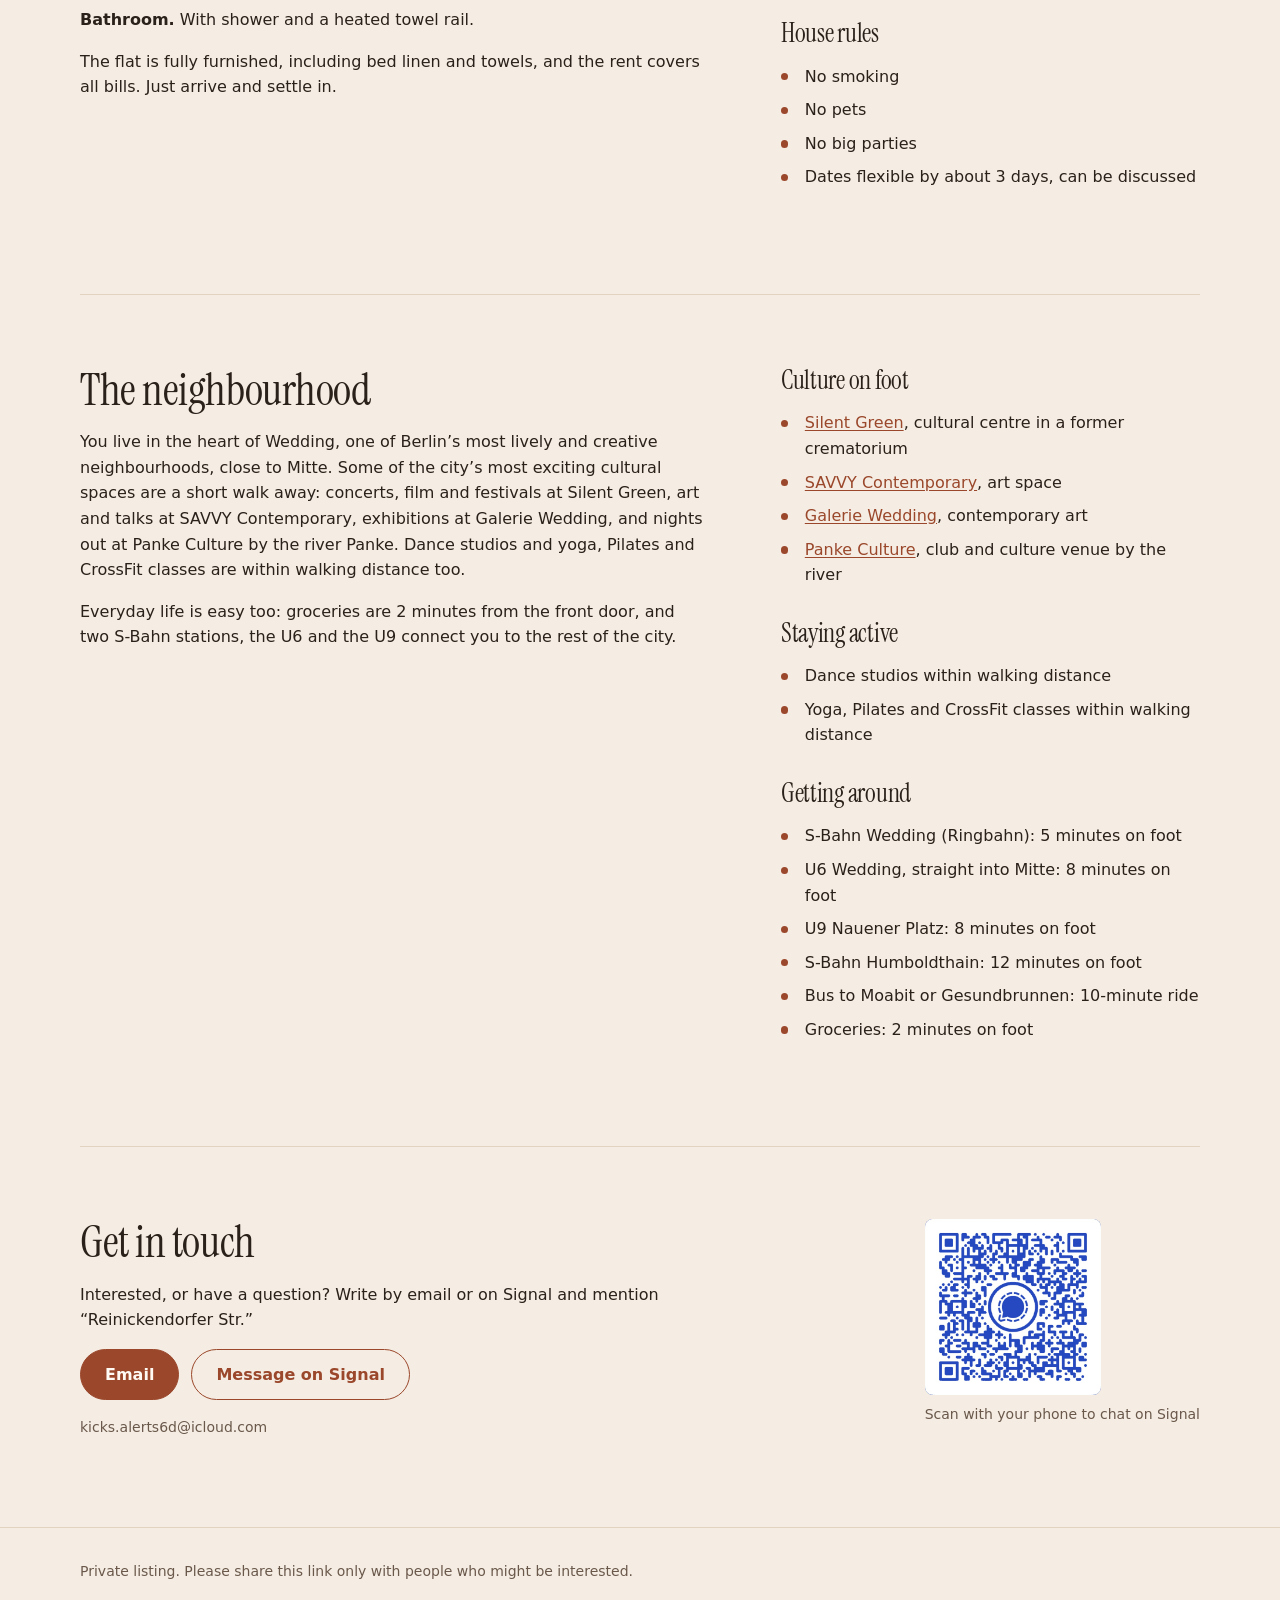
==== commit 4b182174: "Apply listing audit: monthly pricing, Ostender first, updated facts - Show the monthly rent as the h" ====
--- a/apartment-1/index.html
+++ b/apartment-1/index.html
@@ -5,10 +5,10 @@
   <meta name="viewport" content="width=device-width, initial-scale=1">
   <meta name="robots" content="noindex, nofollow">
   <meta name="referrer" content="no-referrer">
-  <title>Reinickendorfer Str. – 110 m² furnished sublet in Berlin-Wedding</title>
-  <meta name="description" content="A big, bright 110 m² Altbau flat in Berlin-Wedding, close to Mitte. Fully furnished, balcony, home-office setup. 6 Dec 2026 – 15 Jan 2027, bills included.">
+  <title>Reinickendorfer Str. – 93 m² furnished sublet in Berlin-Wedding</title>
+  <meta name="description" content="A big, bright 93 m² Altbau flat in Berlin-Wedding, close to Mitte. Fully furnished, balcony, home-office setup. 6 Dec 2026 – 15 Jan 2027, bills included.">
   <meta property="og:title" content="A big, bright Altbau flat in the heart of Wedding">
-  <meta property="og:description" content="110 m², 3 rooms, balcony, desks with monitors. 6 Dec 2026 – 15 Jan 2027, bills included.">
+  <meta property="og:description" content="93 m², 3 rooms, balcony, desks with monitors. 6 Dec 2026 – 15 Jan 2027, bills included.">
   <meta property="og:image" content="https://statspoet.github.io/26-apartment-sublet/assets/images/apartment-1/apartment-1-01-small.jpg">
   <meta name="theme-color" content="#f5ede3">
   <link rel="icon" href="data:,">
@@ -25,8 +25,8 @@
       <nav class="site-nav" aria-label="Apartments">
         <ul>
           <li><a href="../">Overview</a></li>
+          <li><a href="../apartment-2/">Ostender Str.</a></li>
           <li><a href="./" aria-current="page">Reinickendorfer Str.</a></li>
-          <li><a href="../apartment-2/">Ostender Str.</a></li>
         </ul>
       </nav>
     </div>
@@ -37,19 +37,19 @@
     <section class="section container" aria-labelledby="title">
       <p class="eyebrow">Reinickendorfer Str. · 13347 Berlin-Wedding</p>
       <h1 id="title">A big, bright Altbau flat in the heart <em>of Wedding</em></h1>
-      <p class="lead">High ceilings, wooden floorboards and tall windows, close to Mitte. With 110 m² and three rooms, you can spread out properly: a living room for slow winter evenings, a bedroom, and a room set up for focused work.</p>
+      <p class="lead">High ceilings, wooden floorboards and tall windows, close to Mitte. With 93 m² and three rooms, you can spread out properly: a living room for slow winter evenings, a bedroom, and a room set up for focused work.</p>
 
       <div class="price" data-stay-start="2026-12-06" data-stay-end="2027-01-15" data-stay-price="2000">
-        <p class="price-amount"><span data-stay-total>€2,000</span> <span class="price-label">for the whole stay</span></p>
-        <p class="price-period"><span data-stay-dates><time data-stay-from datetime="2026-12-06">6 Dec 2026</time> – <time datetime="2027-01-15">15 Jan 2027</time> · <span data-stay-length>40 nights (about 6 weeks)</span></span></p>
-        <p class="note">All bills included. That’s €1,500 per month.</p>
-        <p class="note" data-stay-rolled hidden>The original start date has passed, so dates and price are shown from today, at the same price per night.</p>
+        <p class="price-amount">€1,500 <span class="price-label">per month, all bills included</span></p>
+        <p class="price-period"><span data-stay-dates><time data-stay-from datetime="2026-12-06">6 Dec 2026</time> – <time datetime="2027-01-15">15 Jan 2027</time> · <span data-stay-length>40 nights (about 6 weeks)</span> · <span data-stay-total>€2,000</span> in total</span></p>
+        <p class="note">Deposit €1,500, paid separately and refunded after the stay.</p>
+        <p class="note" data-stay-rolled hidden>The original start date has passed, so dates and total are shown from today. The monthly rent stays the same.</p>
       </div>
 
       <dl class="facts">
         <div>
           <dt>Size</dt>
-          <dd>110 m²</dd>
+          <dd>93 m²</dd>
         </div>
         <div>
           <dt>Rooms</dt>
@@ -68,15 +68,15 @@
       <ul class="highlights">
         <li>
           <strong class="highlight-title">Room to work</strong>
-          <p>Desks with external monitors and Wi-Fi. Ready for home office from day one.</p>
+          <p>Desks with external monitors and <span class="nowrap">Wi-Fi</span>. Ready for home office from day one.</p>
         </li>
         <li>
           <strong class="highlight-title">Space to breathe</strong>
-          <p>110 m², three rooms and a balcony, all to yourself for the winter.</p>
+          <p>93 m², three rooms and a balcony, all to yourself for the winter.</p>
         </li>
         <li>
           <strong class="highlight-title">Culture on foot</strong>
-          <p>Silent Green, SAVVY Contemporary and Galerie Wedding within walking distance. S-Bahn in 5 minutes.</p>
+          <p>Silent Green, SAVVY Contemporary and Galerie Wedding within walking distance. <span class="nowrap">S-Bahn</span> in 5 minutes.</p>
         </li>
       </ul>
 
@@ -86,18 +86,15 @@
     <!-- Gallery -->
     <section class="section container" aria-labelledby="photos-title">
       <h2 id="photos-title">Photos</h2>
-      <p class="gallery-hint note"><span class="phone-only">Swipe to see all 15 photos. </span>Tap a photo to open it full size.</p>
+      <p class="gallery-hint note"><span class="phone-only">Swipe to see all 12 photos. </span>Tap a photo to open it full size.</p>
       <ul class="gallery">
         <li><a href="../assets/images/apartment-1/apartment-1-01.jpg"><img src="../assets/images/apartment-1/apartment-1-01-small.jpg" srcset="../assets/images/apartment-1/apartment-1-01-small.jpg 800w, ../assets/images/apartment-1/apartment-1-01.jpg 1600w" sizes="(min-width: 48em) 46rem, 85vw" width="600" height="800" alt="Living room with bookshelf, plants and dining table"></a></li>
         <li><a href="../assets/images/apartment-1/apartment-1-02.jpg"><img src="../assets/images/apartment-1/apartment-1-02-small.jpg" srcset="../assets/images/apartment-1/apartment-1-02-small.jpg 800w, ../assets/images/apartment-1/apartment-1-02.jpg 1600w" sizes="(min-width: 48em) 23rem, 85vw" width="600" height="800" alt="Corner sofa and green rug in front of the tall living-room windows" loading="lazy"></a></li>
-        <li><a href="../assets/images/apartment-1/apartment-1-03.jpg"><img src="../assets/images/apartment-1/apartment-1-03-small.jpg" srcset="../assets/images/apartment-1/apartment-1-03-small.jpg 800w, ../assets/images/apartment-1/apartment-1-03.jpg 1600w" sizes="(min-width: 48em) 23rem, 85vw" width="800" height="600" alt="Living room with tall windows and a door to the balcony" loading="lazy"></a></li>
         <li><a href="../assets/images/apartment-1/apartment-1-04.jpg"><img src="../assets/images/apartment-1/apartment-1-04-small.jpg" srcset="../assets/images/apartment-1/apartment-1-04-small.jpg 800w, ../assets/images/apartment-1/apartment-1-04.jpg 1600w" sizes="(min-width: 48em) 23rem, 85vw" width="800" height="600" alt="Bedroom with a bed by the window, colourful rugs and a tall mirror" loading="lazy"></a></li>
-        <li><a href="../assets/images/apartment-1/apartment-1-05.jpg"><img src="../assets/images/apartment-1/apartment-1-05-small.jpg" srcset="../assets/images/apartment-1/apartment-1-05-small.jpg 800w, ../assets/images/apartment-1/apartment-1-05.jpg 1600w" sizes="(min-width: 48em) 23rem, 85vw" width="800" height="600" alt="Bedroom with a double bed between two tall windows" loading="lazy"></a></li>
         <li><a href="../assets/images/apartment-1/apartment-1-06.jpg"><img src="../assets/images/apartment-1/apartment-1-06-small.jpg" srcset="../assets/images/apartment-1/apartment-1-06-small.jpg 800w, ../assets/images/apartment-1/apartment-1-06.jpg 1600w" sizes="(min-width: 48em) 23rem, 85vw" width="600" height="800" alt="Work room with a wooden loft bed, desks and an armchair by the window" loading="lazy"></a></li>
         <li><a href="../assets/images/apartment-1/apartment-1-07.jpg"><img src="../assets/images/apartment-1/apartment-1-07-small.jpg" srcset="../assets/images/apartment-1/apartment-1-07-small.jpg 800w, ../assets/images/apartment-1/apartment-1-07.jpg 1600w" sizes="(min-width: 48em) 23rem, 85vw" width="800" height="600" alt="Wooden loft bed with ladder and a desk with monitor underneath" loading="lazy"></a></li>
         <li><a href="../assets/images/apartment-1/apartment-1-08.jpg"><img src="../assets/images/apartment-1/apartment-1-08-small.jpg" srcset="../assets/images/apartment-1/apartment-1-08-small.jpg 800w, ../assets/images/apartment-1/apartment-1-08.jpg 1600w" sizes="(min-width: 48em) 23rem, 85vw" width="800" height="600" alt="Long desk with shelves, and an armchair by the window" loading="lazy"></a></li>
         <li><a href="../assets/images/apartment-1/apartment-1-09.jpg"><img src="../assets/images/apartment-1/apartment-1-09-small.jpg" srcset="../assets/images/apartment-1/apartment-1-09-small.jpg 800w, ../assets/images/apartment-1/apartment-1-09.jpg 1600w" sizes="(min-width: 48em) 23rem, 85vw" width="800" height="600" alt="Armchair, wardrobe and chest of drawers in the work room" loading="lazy"></a></li>
-        <li><a href="../assets/images/apartment-1/apartment-1-10.jpg"><img src="../assets/images/apartment-1/apartment-1-10-small.jpg" srcset="../assets/images/apartment-1/apartment-1-10-small.jpg 800w, ../assets/images/apartment-1/apartment-1-10.jpg 1600w" sizes="(min-width: 48em) 23rem, 85vw" width="600" height="800" alt="Armchair in front of a tall window next to a large cactus" loading="lazy"></a></li>
         <li><a href="../assets/images/apartment-1/apartment-1-11.jpg"><img src="../assets/images/apartment-1/apartment-1-11-small.jpg" srcset="../assets/images/apartment-1/apartment-1-11-small.jpg 800w, ../assets/images/apartment-1/apartment-1-11.jpg 1600w" sizes="(min-width: 48em) 23rem, 85vw" width="600" height="800" alt="Long kitchen with oven and washing machine, window at the end" loading="lazy"></a></li>
         <li><a href="../assets/images/apartment-1/apartment-1-12.jpg"><img src="../assets/images/apartment-1/apartment-1-12-small.jpg" srcset="../assets/images/apartment-1/apartment-1-12-small.jpg 800w, ../assets/images/apartment-1/apartment-1-12.jpg 1600w" sizes="(min-width: 48em) 23rem, 85vw" width="600" height="800" alt="Breakfast corner with a small round table by the kitchen window" loading="lazy"></a></li>
         <li><a href="../assets/images/apartment-1/apartment-1-13.jpg"><img src="../assets/images/apartment-1/apartment-1-13-small.jpg" srcset="../assets/images/apartment-1/apartment-1-13-small.jpg 800w, ../assets/images/apartment-1/apartment-1-13.jpg 1600w" sizes="(min-width: 48em) 23rem, 85vw" width="600" height="800" alt="Hallway with wooden floor and a red runner rug" loading="lazy"></a></li>
@@ -135,6 +132,7 @@
           <ul class="features">
             <li>No smoking</li>
             <li>No pets</li>
+            <li>No big parties</li>
             <li>Dates flexible by about 3 days, can be discussed</li>
           </ul>
         </div>
@@ -146,8 +144,8 @@
       <div class="split">
         <div>
           <h2 id="area-title">The neighbourhood</h2>
-          <p>You live in the heart of Wedding, one of Berlin’s most lively and creative neighbourhoods, close to Mitte. Some of the city’s most exciting cultural spaces are a short walk away: concerts, film and festivals at Silent Green, art and talks at SAVVY Contemporary, and exhibitions at Galerie Wedding.</p>
-          <p>Everyday life is easy too: groceries are 2 minutes from the front door, and the S-Bahn and U6 connect you to the rest of the city.</p>
+          <p>You live in the heart of Wedding, one of Berlin’s most lively and creative neighbourhoods, close to Mitte. Some of the city’s most exciting cultural spaces are a short walk away: concerts, film and festivals at Silent Green, art and talks at SAVVY Contemporary, exhibitions at Galerie Wedding, and nights out at Panke Culture by the river Panke. Dance studios and yoga, Pilates and CrossFit classes are within walking distance too.</p>
+          <p>Everyday life is easy too: groceries are 2 minutes from the front door, and two <span class="nowrap">S-Bahn</span> stations, the U6 and the U9 connect you to the rest of the city.</p>
         </div>
         <div>
           <h3>Culture on foot</h3>
@@ -155,11 +153,20 @@
             <li><a href="https://www.silent-green.net/">Silent Green</a>, cultural centre in a former crematorium</li>
             <li><a href="https://savvy-contemporary.com/">SAVVY Contemporary</a>, art space</li>
             <li><a href="https://galeriewedding.de/">Galerie Wedding</a>, contemporary art</li>
+            <li><a href="https://www.pankeculture.com/">Panke Culture</a>, club and culture venue by the river</li>
+          </ul>
+          <h3>Staying active</h3>
+          <ul class="features">
+            <li>Dance studios within walking distance</li>
+            <li>Yoga, Pilates and CrossFit classes within walking distance</li>
           </ul>
           <h3>Getting around</h3>
           <ul class="features">
             <li>S-Bahn Wedding (Ringbahn): 5 minutes on foot</li>
-            <li>U6, straight into Mitte: 10 minutes on foot</li>
+            <li>U6 Wedding, straight into Mitte: 8 minutes on foot</li>
+            <li>U9 Nauener Platz: 8 minutes on foot</li>
+            <li>S-Bahn Humboldthain: 12 minutes on foot</li>
+            <li>Bus to Moabit or Gesundbrunnen: 10-minute ride</li>
             <li>Groceries: 2 minutes on foot</li>
           </ul>
         </div>
--- a/assets/css/style.css
+++ b/assets/css/style.css
@@ -151,6 +151,11 @@
   display: none !important;
 }
 
+/* Keeps short hyphenated words such as "S-Bahn" from breaking at the hyphen. */
+.nowrap {
+  white-space: nowrap;
+}
+
 .skip-link {
   position: absolute;
   top: -10rem;
@@ -305,9 +310,9 @@
 }
 
 /* --- Price -----------------------------------------------------------------
-   The price for the whole stay is the headline number. Dates, length and the
-   monthly equivalent sit underneath, so stays of different length compare
-   easily. */
+   The monthly rent is the headline number. Dates, length and the total for
+   the stay sit underneath, and the deposit gets its own note so it is not
+   mistaken for part of the price. */
 
 .price {
   margin: var(--space-6) 0 0;
@@ -359,7 +364,7 @@
 .highlights {
   display: grid;
   gap: var(--space-3);
-  margin: var(--space-6) 0 0;
+  margin: var(--space-6) 0;
   padding: 0;
   list-style: none;
 }
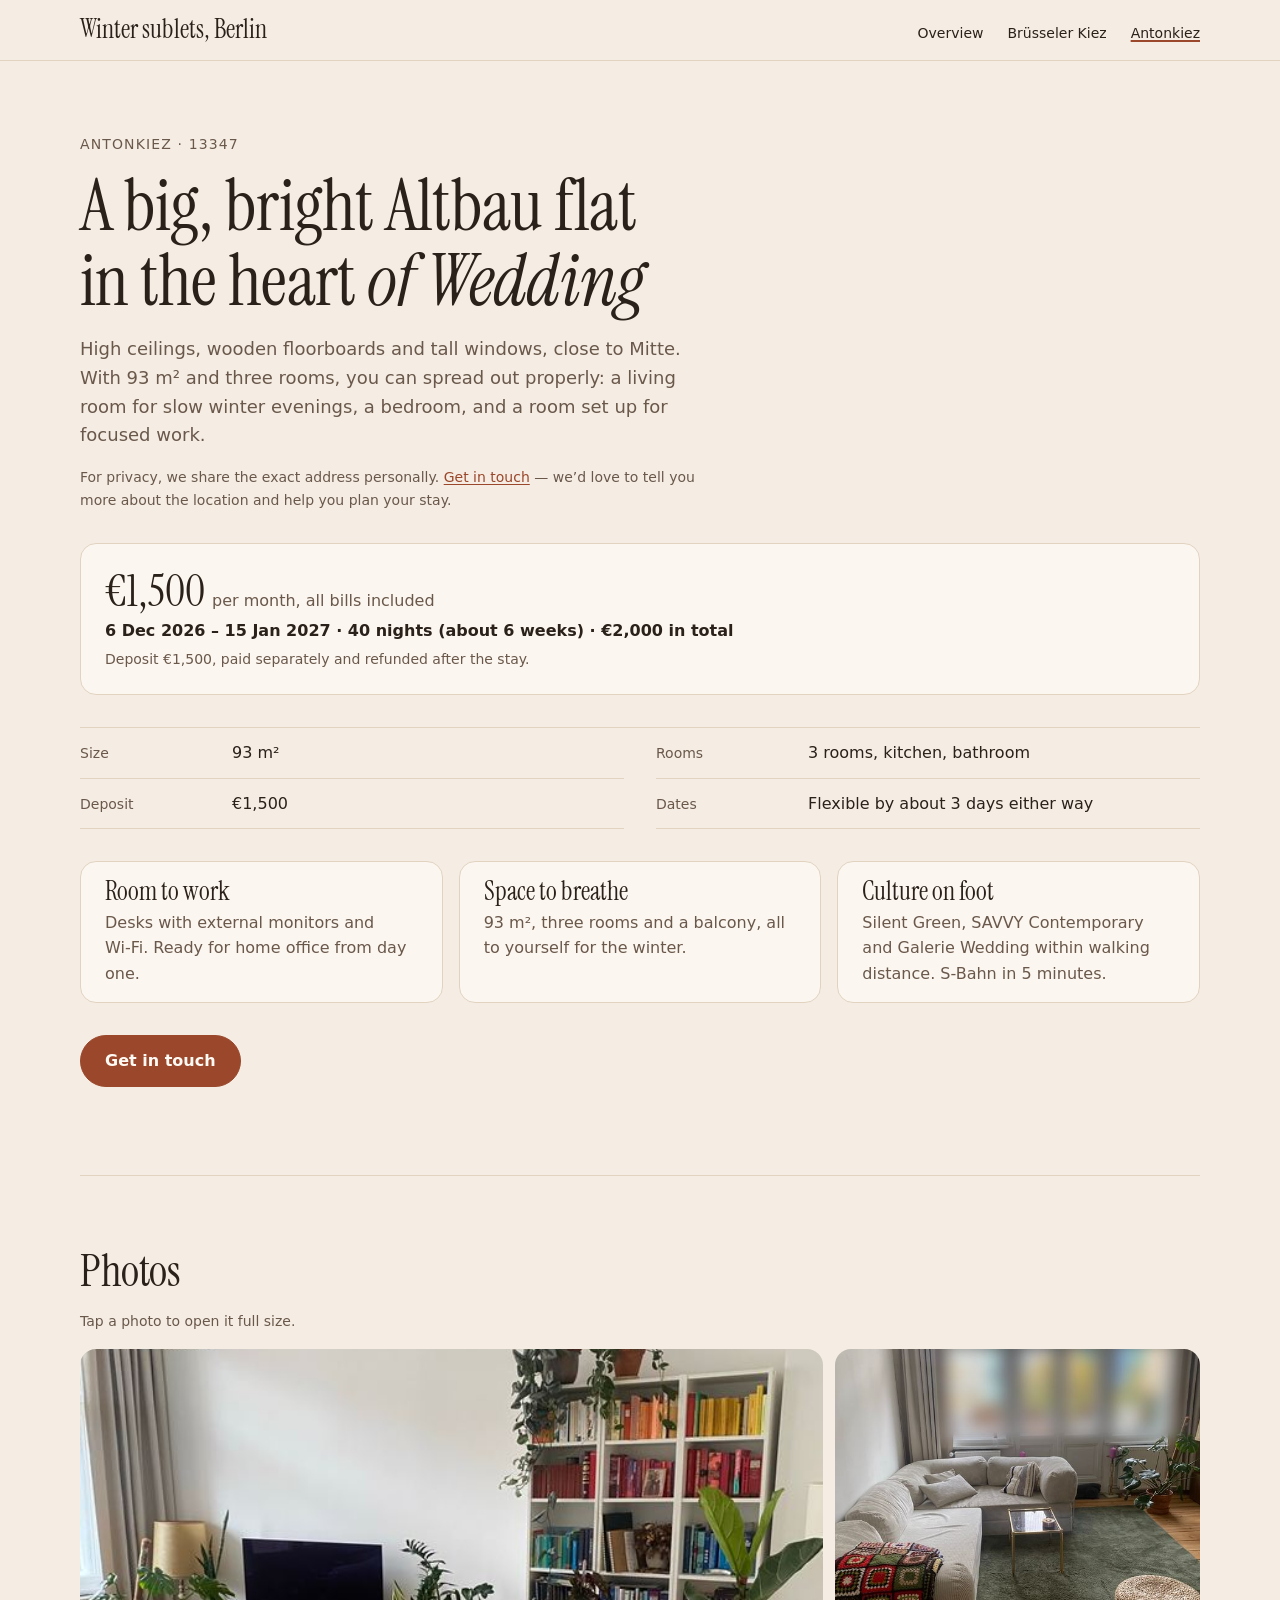
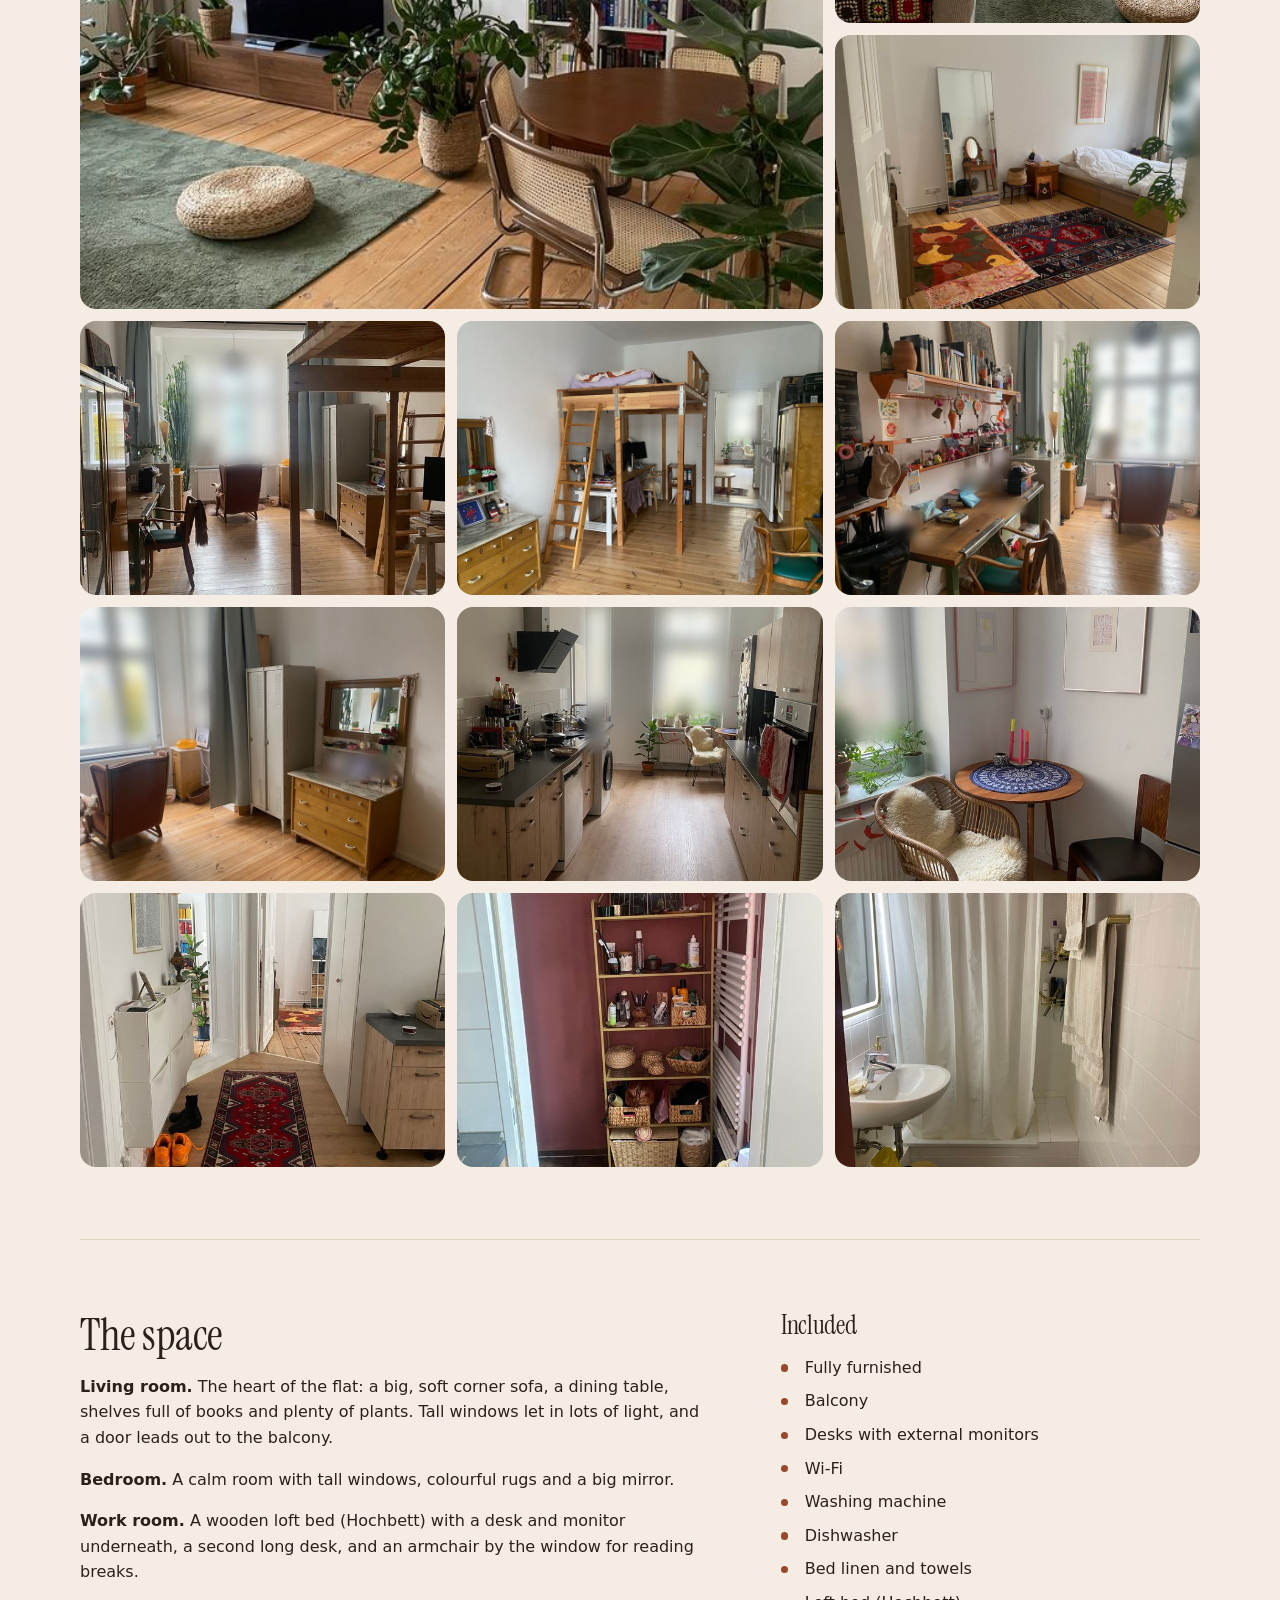
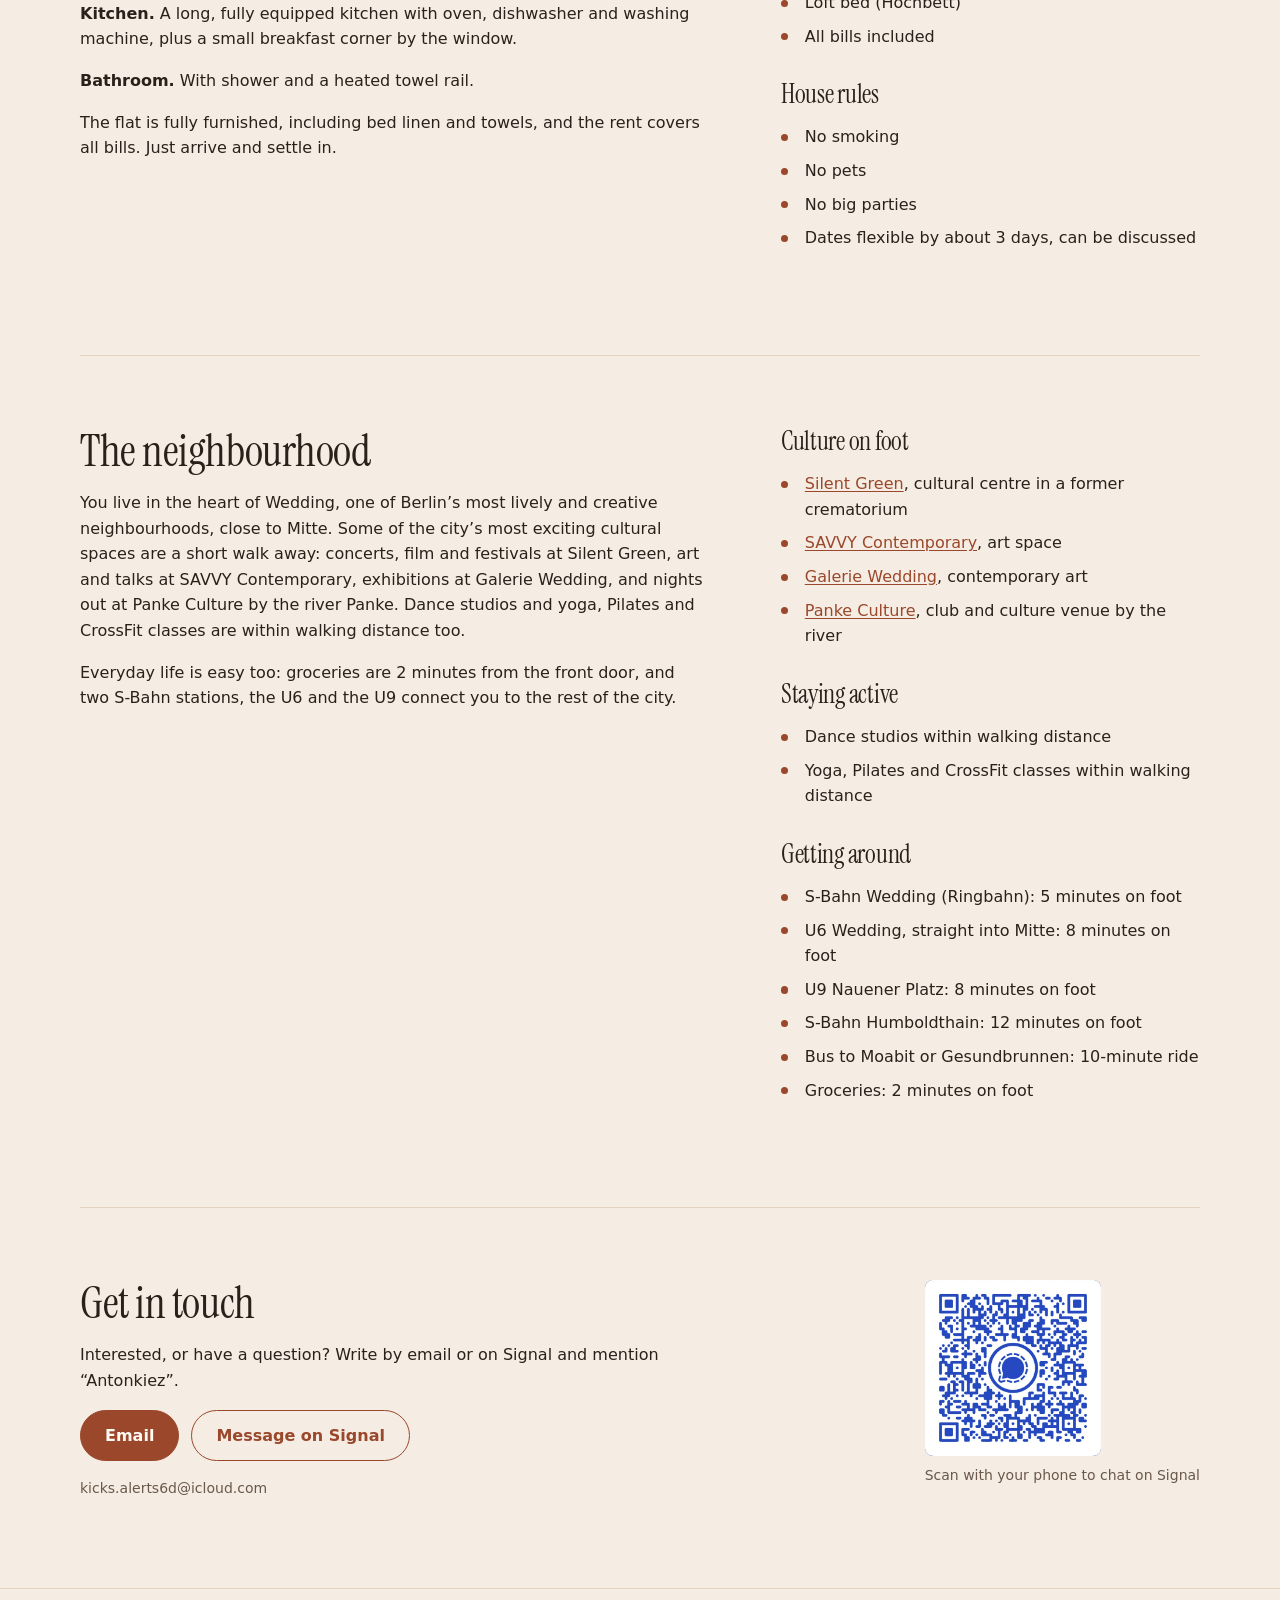
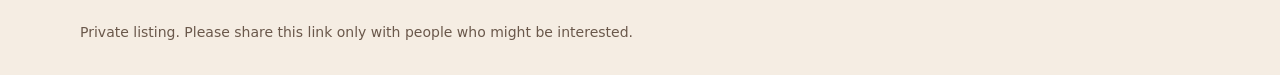
==== commit 2f92b38d: "Replace street names with neighbourhoods and keep editing guide local" ====
--- a/apartment-1/index.html
+++ b/apartment-1/index.html
@@ -5,10 +5,10 @@
   <meta name="viewport" content="width=device-width, initial-scale=1">
   <meta name="robots" content="noindex, nofollow">
   <meta name="referrer" content="no-referrer">
-  <title>Reinickendorfer Str. – 93 m² furnished sublet in Berlin-Wedding</title>
-  <meta name="description" content="A big, bright 93 m² Altbau flat in Berlin-Wedding, close to Mitte. Fully furnished, balcony, home-office setup. 6 Dec 2026 – 15 Jan 2027, bills included.">
+  <title>Antonkiez · 13347 – 93 m² furnished sublet in Berlin-Wedding</title>
+  <meta name="description" content="A big, bright 93 m² Altbau flat in Antonkiez, Berlin-Wedding, close to Mitte. Fully furnished, balcony, home-office setup. 6 Dec 2026 – 15 Jan 2027, bills included.">
   <meta property="og:title" content="A big, bright Altbau flat in the heart of Wedding">
-  <meta property="og:description" content="93 m², 3 rooms, balcony, desks with monitors. 6 Dec 2026 – 15 Jan 2027, bills included.">
+  <meta property="og:description" content="Antonkiez · 13347. 93 m², 3 rooms, balcony, desks with monitors. 6 Dec 2026 – 15 Jan 2027, bills included.">
   <meta property="og:image" content="https://statspoet.github.io/26-apartment-sublet/assets/images/apartment-1/apartment-1-01-small.jpg">
   <meta name="theme-color" content="#f5ede3">
   <link rel="icon" href="data:,">
@@ -25,8 +25,8 @@
       <nav class="site-nav" aria-label="Apartments">
         <ul>
           <li><a href="../">Overview</a></li>
-          <li><a href="../apartment-2/">Ostender Str.</a></li>
-          <li><a href="./" aria-current="page">Reinickendorfer Str.</a></li>
+          <li><a href="../apartment-2/">Brüsseler Kiez</a></li>
+          <li><a href="./" aria-current="page">Antonkiez</a></li>
         </ul>
       </nav>
     </div>
@@ -35,9 +35,10 @@
   <main id="main">
     <!-- Summary -->
     <section class="section container" aria-labelledby="title">
-      <p class="eyebrow">Reinickendorfer Str. · 13347 Berlin-Wedding</p>
+      <p class="eyebrow">Antonkiez · 13347</p>
       <h1 id="title">A big, bright Altbau flat in the heart <em>of Wedding</em></h1>
       <p class="lead">High ceilings, wooden floorboards and tall windows, close to Mitte. With 93 m² and three rooms, you can spread out properly: a living room for slow winter evenings, a bedroom, and a room set up for focused work.</p>
+      <p class="note">For privacy, we share the exact address personally. <a href="#contact">Get in touch</a> — we’d love to tell you more about the location and help you plan your stay.</p>
 
       <div class="price" data-stay-start="2026-12-06" data-stay-end="2027-01-15" data-stay-price="2000">
         <p class="price-amount">€1,500 <span class="price-label">per month, all bills included</span></p>
@@ -178,15 +179,15 @@
       <div class="contact">
         <div>
           <h2 id="contact-title">Get in touch</h2>
-          <p>Interested, or have a question? Write by email or on Signal and mention “Reinickendorfer Str.”</p>
+          <p>Interested, or have a question? Write by email or on Signal and mention “Antonkiez”.</p>
           <div class="contact-actions">
-            <a class="button" href="mailto:kicks.alerts6d@icloud.com?subject=Sublet%20Reinickendorfer%20Str.">Email</a>
+            <a class="button" href="mailto:kicks.alerts6d@icloud.com?subject=Sublet%20Antonkiez%2013347">Email</a>
             <a class="button button-secondary" href="https://signal.me/#eu/cUkL0-jBbQaAZuJh-CLtDpuSaWh7vvht-xYWcH-l3khpppsS8GZBHqLoljb3mit5">Message on Signal</a>
           </div>
           <p class="note">kicks.alerts6d@icloud.com</p>
         </div>
         <figure class="qr">
-          <img src="../assets/images/apartment-1/apartment-1-signal-qr.png" width="600" height="600" alt="Signal QR code for messages about Reinickendorfer Str." loading="lazy">
+          <img src="../assets/images/apartment-1/apartment-1-signal-qr.png" width="600" height="600" alt="Signal QR code for messages about Antonkiez" loading="lazy">
           <figcaption>Scan with your phone to chat on Signal</figcaption>
         </figure>
       </div>
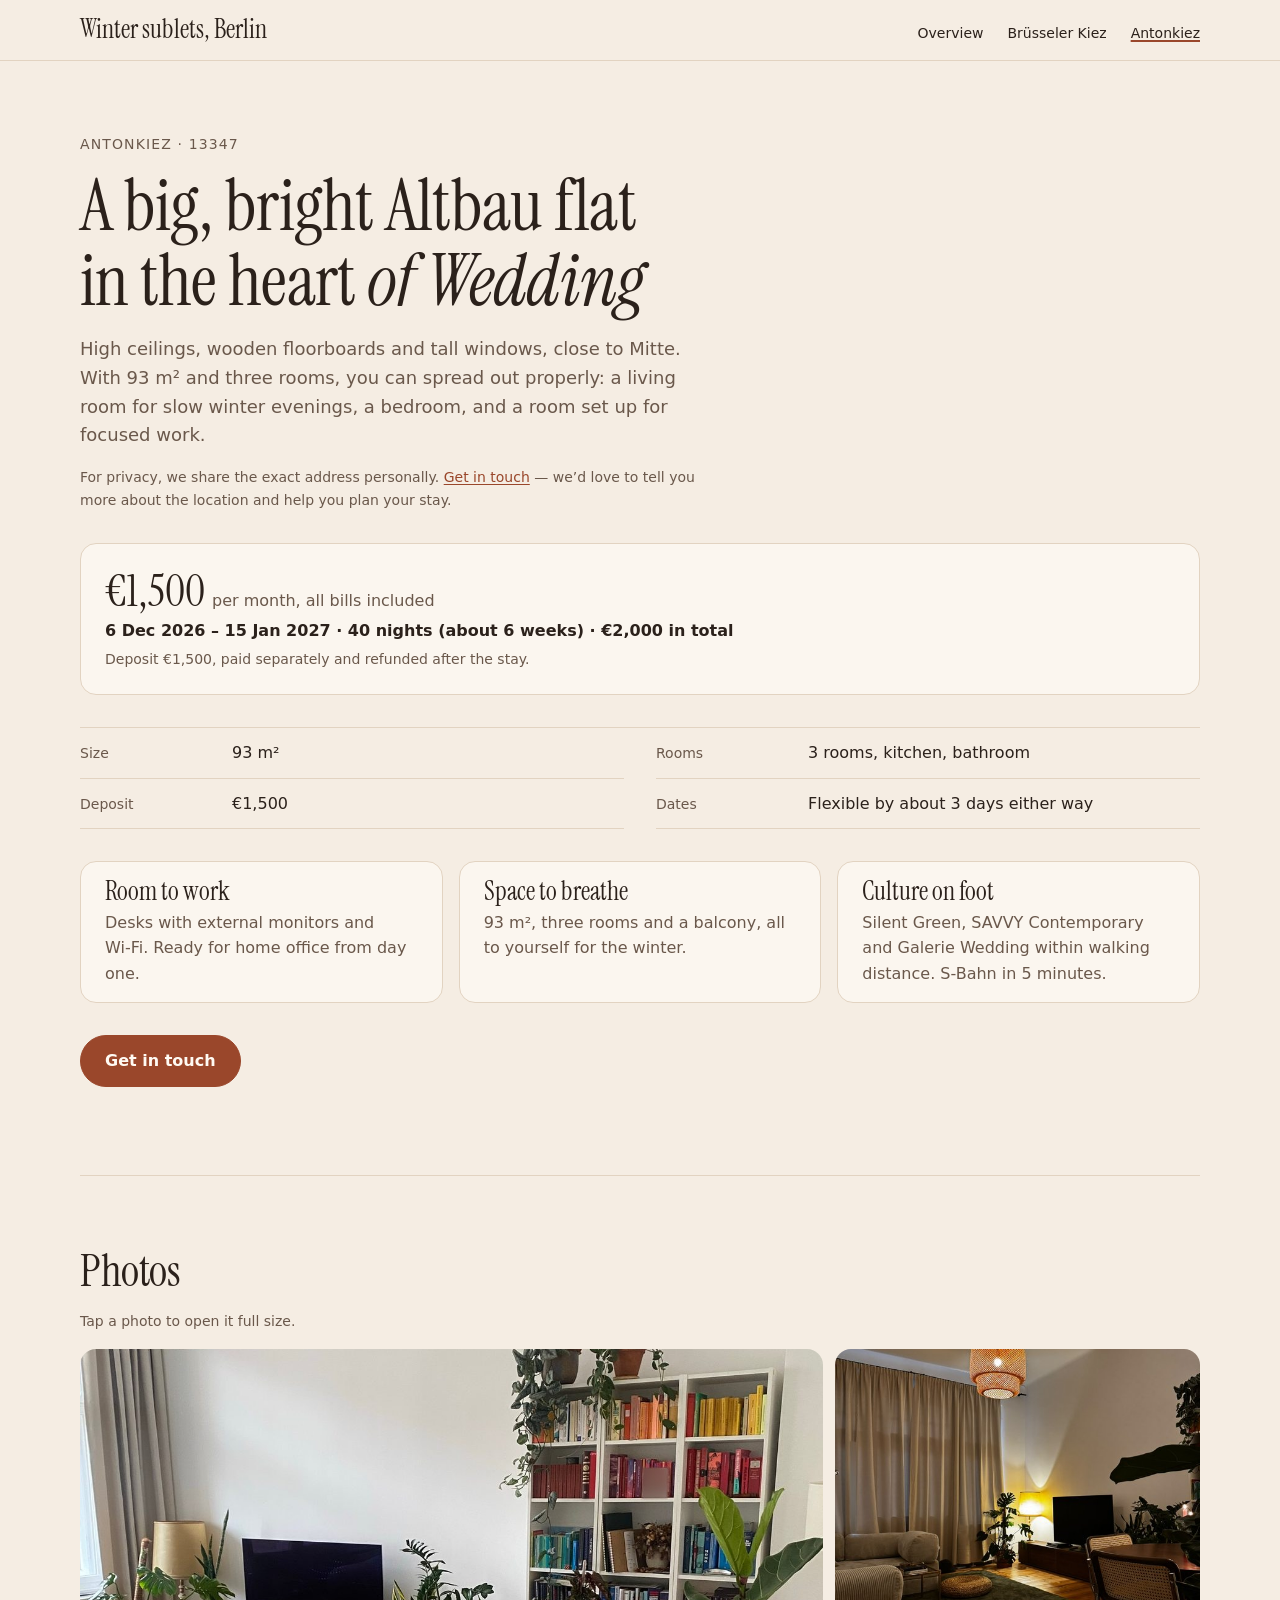
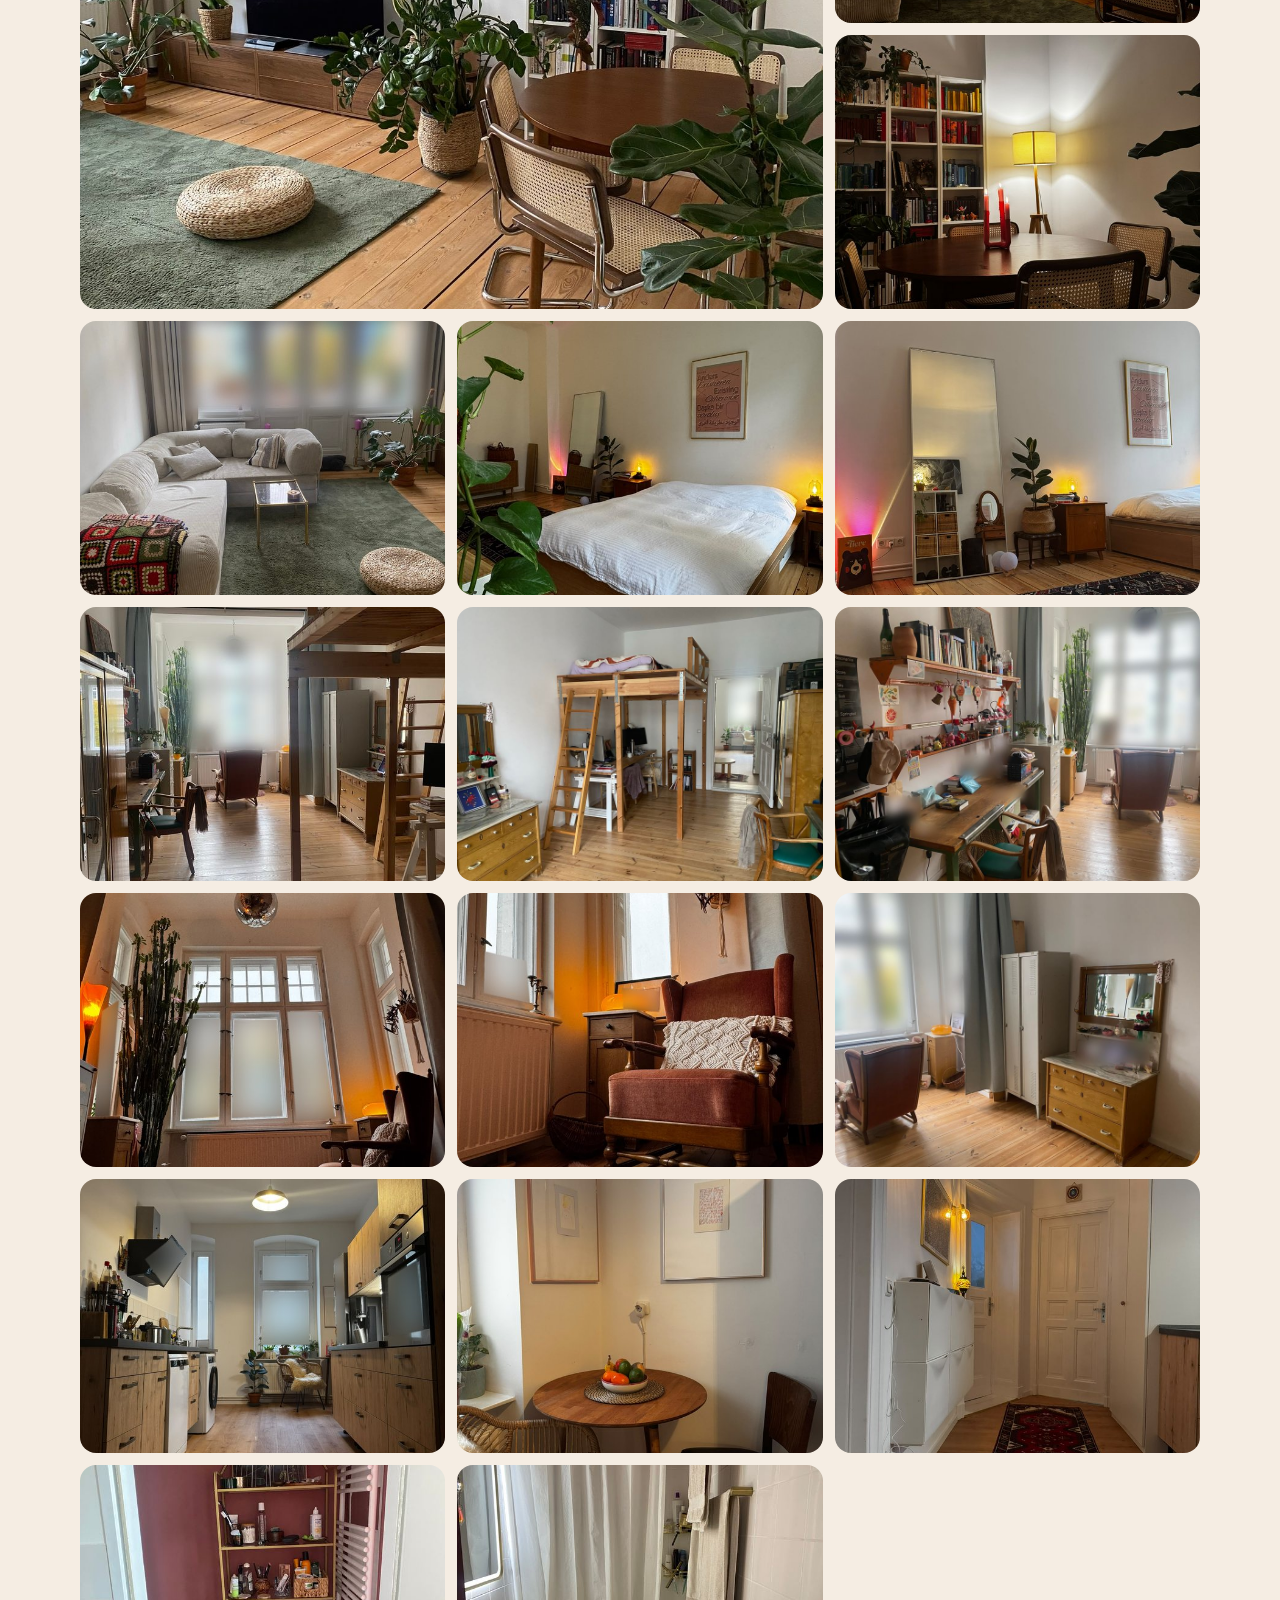
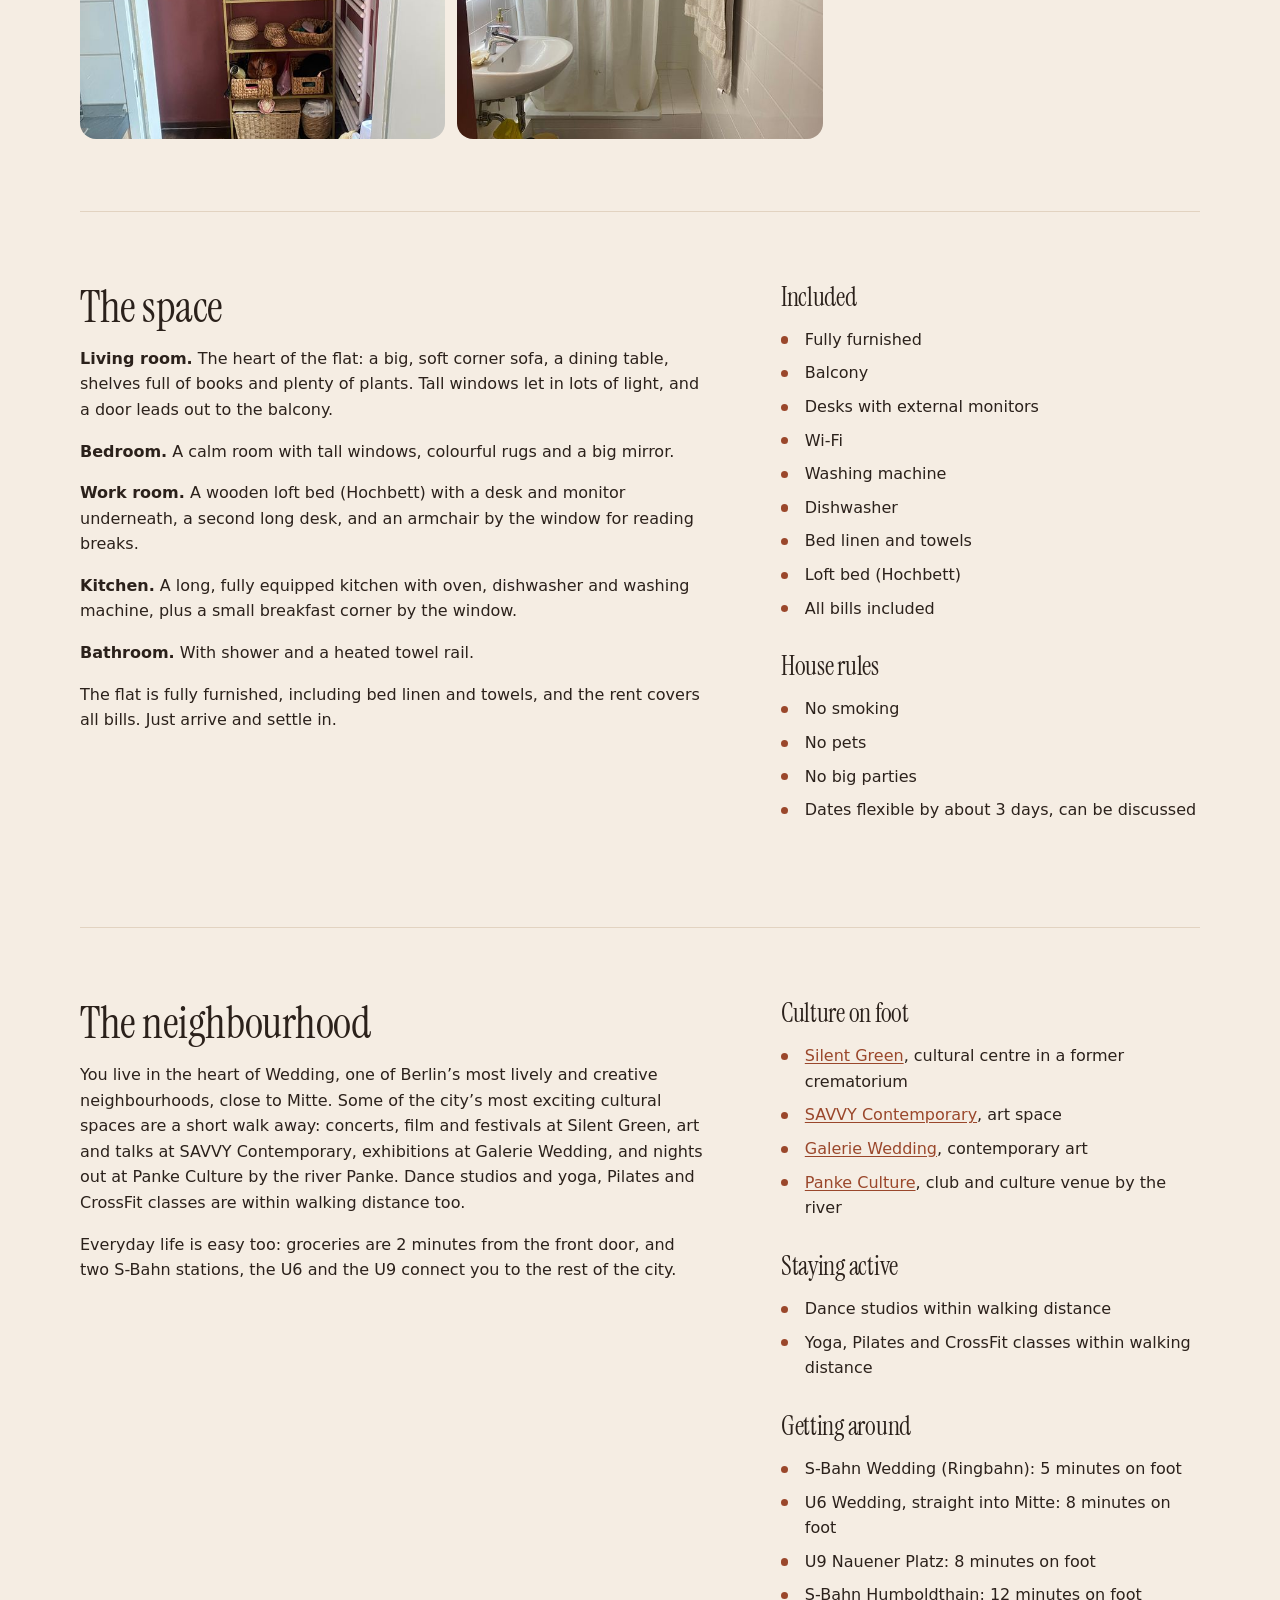
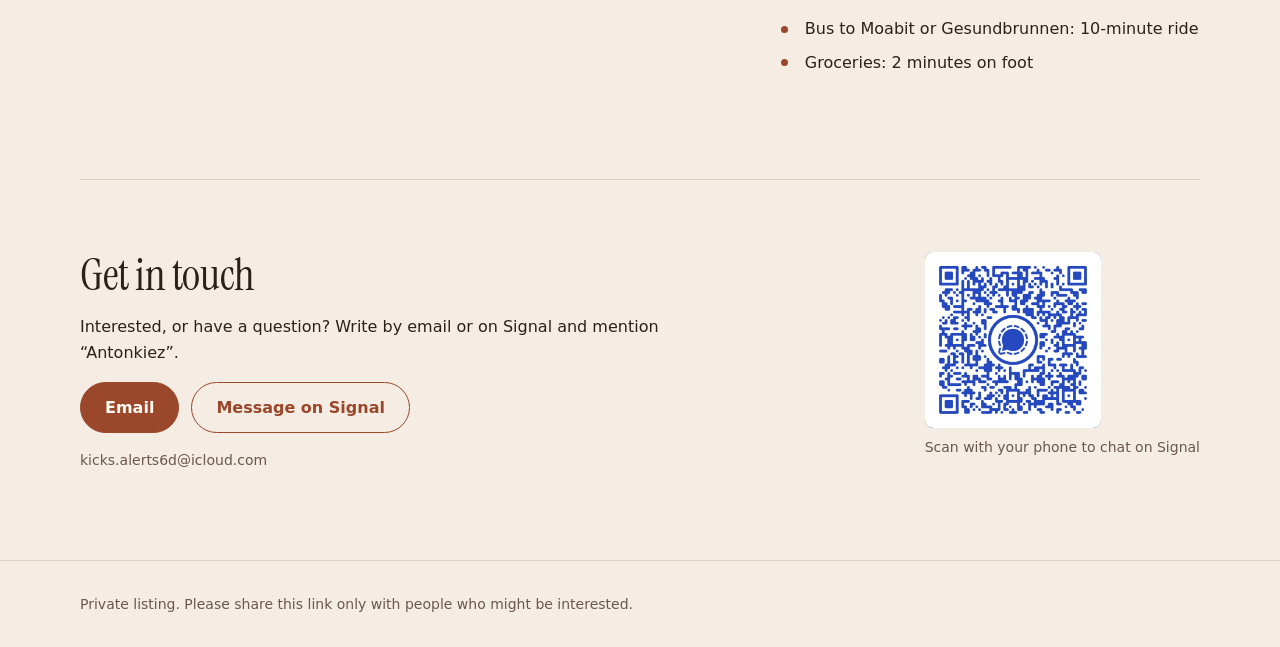
==== commit 8b7ebd7e: "Refresh Antonkiez photos with sanitized daylight cover" ====
--- a/apartment-1/index.html
+++ b/apartment-1/index.html
@@ -9,7 +9,7 @@
   <meta name="description" content="A big, bright 93 m² Altbau flat in Antonkiez, Berlin-Wedding, close to Mitte. Fully furnished, balcony, home-office setup. 6 Dec 2026 – 15 Jan 2027, bills included.">
   <meta property="og:title" content="A big, bright Altbau flat in the heart of Wedding">
   <meta property="og:description" content="Antonkiez · 13347. 93 m², 3 rooms, balcony, desks with monitors. 6 Dec 2026 – 15 Jan 2027, bills included.">
-  <meta property="og:image" content="https://statspoet.github.io/26-apartment-sublet/assets/images/apartment-1/apartment-1-01-small.jpg">
+  <meta property="og:image" content="https://statspoet.github.io/26-apartment-sublet/assets/images/apartment-1/apartment-1-25-small.jpg">
   <meta name="theme-color" content="#f5ede3">
   <link rel="icon" href="data:,">
   <link rel="preload" href="../assets/fonts/instrument-serif-400.woff2" as="font" type="font/woff2" crossorigin>
@@ -87,20 +87,25 @@
     <!-- Gallery -->
     <section class="section container" aria-labelledby="photos-title">
       <h2 id="photos-title">Photos</h2>
-      <p class="gallery-hint note"><span class="phone-only">Swipe to see all 12 photos. </span>Tap a photo to open it full size.</p>
+      <p class="gallery-hint note"><span class="phone-only">Swipe to see all 17 photos. </span>Tap a photo to open it full size.</p>
       <ul class="gallery">
-        <li><a href="../assets/images/apartment-1/apartment-1-01.jpg"><img src="../assets/images/apartment-1/apartment-1-01-small.jpg" srcset="../assets/images/apartment-1/apartment-1-01-small.jpg 800w, ../assets/images/apartment-1/apartment-1-01.jpg 1600w" sizes="(min-width: 48em) 46rem, 85vw" width="600" height="800" alt="Living room with bookshelf, plants and dining table"></a></li>
-        <li><a href="../assets/images/apartment-1/apartment-1-02.jpg"><img src="../assets/images/apartment-1/apartment-1-02-small.jpg" srcset="../assets/images/apartment-1/apartment-1-02-small.jpg 800w, ../assets/images/apartment-1/apartment-1-02.jpg 1600w" sizes="(min-width: 48em) 23rem, 85vw" width="600" height="800" alt="Corner sofa and green rug in front of the tall living-room windows" loading="lazy"></a></li>
-        <li><a href="../assets/images/apartment-1/apartment-1-04.jpg"><img src="../assets/images/apartment-1/apartment-1-04-small.jpg" srcset="../assets/images/apartment-1/apartment-1-04-small.jpg 800w, ../assets/images/apartment-1/apartment-1-04.jpg 1600w" sizes="(min-width: 48em) 23rem, 85vw" width="800" height="600" alt="Bedroom with a bed by the window, colourful rugs and a tall mirror" loading="lazy"></a></li>
-        <li><a href="../assets/images/apartment-1/apartment-1-06.jpg"><img src="../assets/images/apartment-1/apartment-1-06-small.jpg" srcset="../assets/images/apartment-1/apartment-1-06-small.jpg 800w, ../assets/images/apartment-1/apartment-1-06.jpg 1600w" sizes="(min-width: 48em) 23rem, 85vw" width="600" height="800" alt="Work room with a wooden loft bed, desks and an armchair by the window" loading="lazy"></a></li>
+        <li><a href="../assets/images/apartment-1/apartment-1-25.jpg"><img src="../assets/images/apartment-1/apartment-1-25-small.jpg" srcset="../assets/images/apartment-1/apartment-1-25-small.jpg 600w, ../assets/images/apartment-1/apartment-1-25.jpg 1200w" sizes="(min-width: 48em) 46rem, 85vw" width="600" height="800" alt="Living room in daylight with bookshelves, plants and a dining table"></a></li>
+        <li><a href="../assets/images/apartment-1/apartment-1-16.jpg"><img src="../assets/images/apartment-1/apartment-1-16-small.jpg" srcset="../assets/images/apartment-1/apartment-1-16-small.jpg 600w, ../assets/images/apartment-1/apartment-1-16.jpg 1200w" sizes="(min-width: 48em) 23rem, 85vw" width="600" height="800" alt="Living room with a corner sofa, green rug and warm evening lighting" loading="lazy"></a></li>
+        <li><a href="../assets/images/apartment-1/apartment-1-17.jpg"><img src="../assets/images/apartment-1/apartment-1-17-small.jpg" srcset="../assets/images/apartment-1/apartment-1-17-small.jpg 600w, ../assets/images/apartment-1/apartment-1-17.jpg 1200w" sizes="(min-width: 48em) 23rem, 85vw" width="600" height="800" alt="Dining table with woven chairs, bookshelves and candlelight" loading="lazy"></a></li>
+        <li><a href="../assets/images/apartment-1/apartment-1-26.jpg"><img src="../assets/images/apartment-1/apartment-1-26-small.jpg" srcset="../assets/images/apartment-1/apartment-1-26-small.jpg 600w, ../assets/images/apartment-1/apartment-1-26.jpg 1200w" sizes="(min-width: 48em) 23rem, 85vw" width="600" height="800" alt="Corner sofa and green rug in the daylight-filled living room" loading="lazy"></a></li>
+        <li><a href="../assets/images/apartment-1/apartment-1-18.jpg"><img src="../assets/images/apartment-1/apartment-1-18-small.jpg" srcset="../assets/images/apartment-1/apartment-1-18-small.jpg 600w, ../assets/images/apartment-1/apartment-1-18.jpg 1200w" sizes="(min-width: 48em) 23rem, 85vw" width="600" height="800" alt="Bedroom with a double bed, plants and warm bedside lamps" loading="lazy"></a></li>
+        <li><a href="../assets/images/apartment-1/apartment-1-19.jpg"><img src="../assets/images/apartment-1/apartment-1-19-small.jpg" srcset="../assets/images/apartment-1/apartment-1-19-small.jpg 600w, ../assets/images/apartment-1/apartment-1-19.jpg 1200w" sizes="(min-width: 48em) 23rem, 85vw" width="600" height="800" alt="Bedroom with a tall mirror, wooden cabinet and patterned rug" loading="lazy"></a></li>
+        <li><a href="../assets/images/apartment-1/apartment-1-06.jpg"><img src="../assets/images/apartment-1/apartment-1-06-small.jpg" srcset="../assets/images/apartment-1/apartment-1-06-small.jpg 600w, ../assets/images/apartment-1/apartment-1-06.jpg 1200w" sizes="(min-width: 48em) 23rem, 85vw" width="600" height="800" alt="Work room with a wooden loft bed, desks and an armchair by the window" loading="lazy"></a></li>
         <li><a href="../assets/images/apartment-1/apartment-1-07.jpg"><img src="../assets/images/apartment-1/apartment-1-07-small.jpg" srcset="../assets/images/apartment-1/apartment-1-07-small.jpg 800w, ../assets/images/apartment-1/apartment-1-07.jpg 1600w" sizes="(min-width: 48em) 23rem, 85vw" width="800" height="600" alt="Wooden loft bed with ladder and a desk with monitor underneath" loading="lazy"></a></li>
         <li><a href="../assets/images/apartment-1/apartment-1-08.jpg"><img src="../assets/images/apartment-1/apartment-1-08-small.jpg" srcset="../assets/images/apartment-1/apartment-1-08-small.jpg 800w, ../assets/images/apartment-1/apartment-1-08.jpg 1600w" sizes="(min-width: 48em) 23rem, 85vw" width="800" height="600" alt="Long desk with shelves, and an armchair by the window" loading="lazy"></a></li>
+        <li><a href="../assets/images/apartment-1/apartment-1-20.jpg"><img src="../assets/images/apartment-1/apartment-1-20-small.jpg" srcset="../assets/images/apartment-1/apartment-1-20-small.jpg 600w, ../assets/images/apartment-1/apartment-1-20.jpg 1200w" sizes="(min-width: 48em) 23rem, 85vw" width="600" height="800" alt="Reading corner with tall windows, a cactus and a red armchair" loading="lazy"></a></li>
+        <li><a href="../assets/images/apartment-1/apartment-1-21.jpg"><img src="../assets/images/apartment-1/apartment-1-21-small.jpg" srcset="../assets/images/apartment-1/apartment-1-21-small.jpg 600w, ../assets/images/apartment-1/apartment-1-21.jpg 1200w" sizes="(min-width: 48em) 23rem, 85vw" width="600" height="800" alt="Red armchair with a knitted cushion beside the tall windows" loading="lazy"></a></li>
         <li><a href="../assets/images/apartment-1/apartment-1-09.jpg"><img src="../assets/images/apartment-1/apartment-1-09-small.jpg" srcset="../assets/images/apartment-1/apartment-1-09-small.jpg 800w, ../assets/images/apartment-1/apartment-1-09.jpg 1600w" sizes="(min-width: 48em) 23rem, 85vw" width="800" height="600" alt="Armchair, wardrobe and chest of drawers in the work room" loading="lazy"></a></li>
-        <li><a href="../assets/images/apartment-1/apartment-1-11.jpg"><img src="../assets/images/apartment-1/apartment-1-11-small.jpg" srcset="../assets/images/apartment-1/apartment-1-11-small.jpg 800w, ../assets/images/apartment-1/apartment-1-11.jpg 1600w" sizes="(min-width: 48em) 23rem, 85vw" width="600" height="800" alt="Long kitchen with oven and washing machine, window at the end" loading="lazy"></a></li>
-        <li><a href="../assets/images/apartment-1/apartment-1-12.jpg"><img src="../assets/images/apartment-1/apartment-1-12-small.jpg" srcset="../assets/images/apartment-1/apartment-1-12-small.jpg 800w, ../assets/images/apartment-1/apartment-1-12.jpg 1600w" sizes="(min-width: 48em) 23rem, 85vw" width="600" height="800" alt="Breakfast corner with a small round table by the kitchen window" loading="lazy"></a></li>
-        <li><a href="../assets/images/apartment-1/apartment-1-13.jpg"><img src="../assets/images/apartment-1/apartment-1-13-small.jpg" srcset="../assets/images/apartment-1/apartment-1-13-small.jpg 800w, ../assets/images/apartment-1/apartment-1-13.jpg 1600w" sizes="(min-width: 48em) 23rem, 85vw" width="600" height="800" alt="Hallway with wooden floor and a red runner rug" loading="lazy"></a></li>
-        <li><a href="../assets/images/apartment-1/apartment-1-14.jpg"><img src="../assets/images/apartment-1/apartment-1-14-small.jpg" srcset="../assets/images/apartment-1/apartment-1-14-small.jpg 800w, ../assets/images/apartment-1/apartment-1-14.jpg 1600w" sizes="(min-width: 48em) 23rem, 85vw" width="600" height="800" alt="Bathroom shelf against a dark red wall, next to a heated towel rail" loading="lazy"></a></li>
-        <li><a href="../assets/images/apartment-1/apartment-1-15.jpg"><img src="../assets/images/apartment-1/apartment-1-15-small.jpg" srcset="../assets/images/apartment-1/apartment-1-15-small.jpg 800w, ../assets/images/apartment-1/apartment-1-15.jpg 1600w" sizes="(min-width: 48em) 23rem, 85vw" width="600" height="800" alt="Bathroom with shower and washbasin" loading="lazy"></a></li>
+        <li><a href="../assets/images/apartment-1/apartment-1-22.jpg"><img src="../assets/images/apartment-1/apartment-1-22-small.jpg" srcset="../assets/images/apartment-1/apartment-1-22-small.jpg 600w, ../assets/images/apartment-1/apartment-1-22.jpg 1200w" sizes="(min-width: 48em) 23rem, 85vw" width="600" height="800" alt="Fully equipped kitchen with wooden cabinets and a breakfast corner" loading="lazy"></a></li>
+        <li><a href="../assets/images/apartment-1/apartment-1-23.jpg"><img src="../assets/images/apartment-1/apartment-1-23-small.jpg" srcset="../assets/images/apartment-1/apartment-1-23-small.jpg 600w, ../assets/images/apartment-1/apartment-1-23.jpg 1200w" sizes="(min-width: 48em) 23rem, 85vw" width="600" height="800" alt="Breakfast table with a bowl of fruit and two chairs" loading="lazy"></a></li>
+        <li><a href="../assets/images/apartment-1/apartment-1-24.jpg"><img src="../assets/images/apartment-1/apartment-1-24-small.jpg" srcset="../assets/images/apartment-1/apartment-1-24-small.jpg 600w, ../assets/images/apartment-1/apartment-1-24.jpg 1200w" sizes="(min-width: 48em) 23rem, 85vw" width="600" height="800" alt="Hallway with warm wall lamps, storage cabinets and a patterned runner" loading="lazy"></a></li>
+        <li><a href="../assets/images/apartment-1/apartment-1-14.jpg"><img src="../assets/images/apartment-1/apartment-1-14-small.jpg" srcset="../assets/images/apartment-1/apartment-1-14-small.jpg 600w, ../assets/images/apartment-1/apartment-1-14.jpg 1200w" sizes="(min-width: 48em) 23rem, 85vw" width="600" height="800" alt="Bathroom shelf against a dark red wall, next to a heated towel rail" loading="lazy"></a></li>
+        <li><a href="../assets/images/apartment-1/apartment-1-15.jpg"><img src="../assets/images/apartment-1/apartment-1-15-small.jpg" srcset="../assets/images/apartment-1/apartment-1-15-small.jpg 600w, ../assets/images/apartment-1/apartment-1-15.jpg 1200w" sizes="(min-width: 48em) 23rem, 85vw" width="600" height="800" alt="Bathroom with shower and washbasin" loading="lazy"></a></li>
       </ul>
     </section>
 
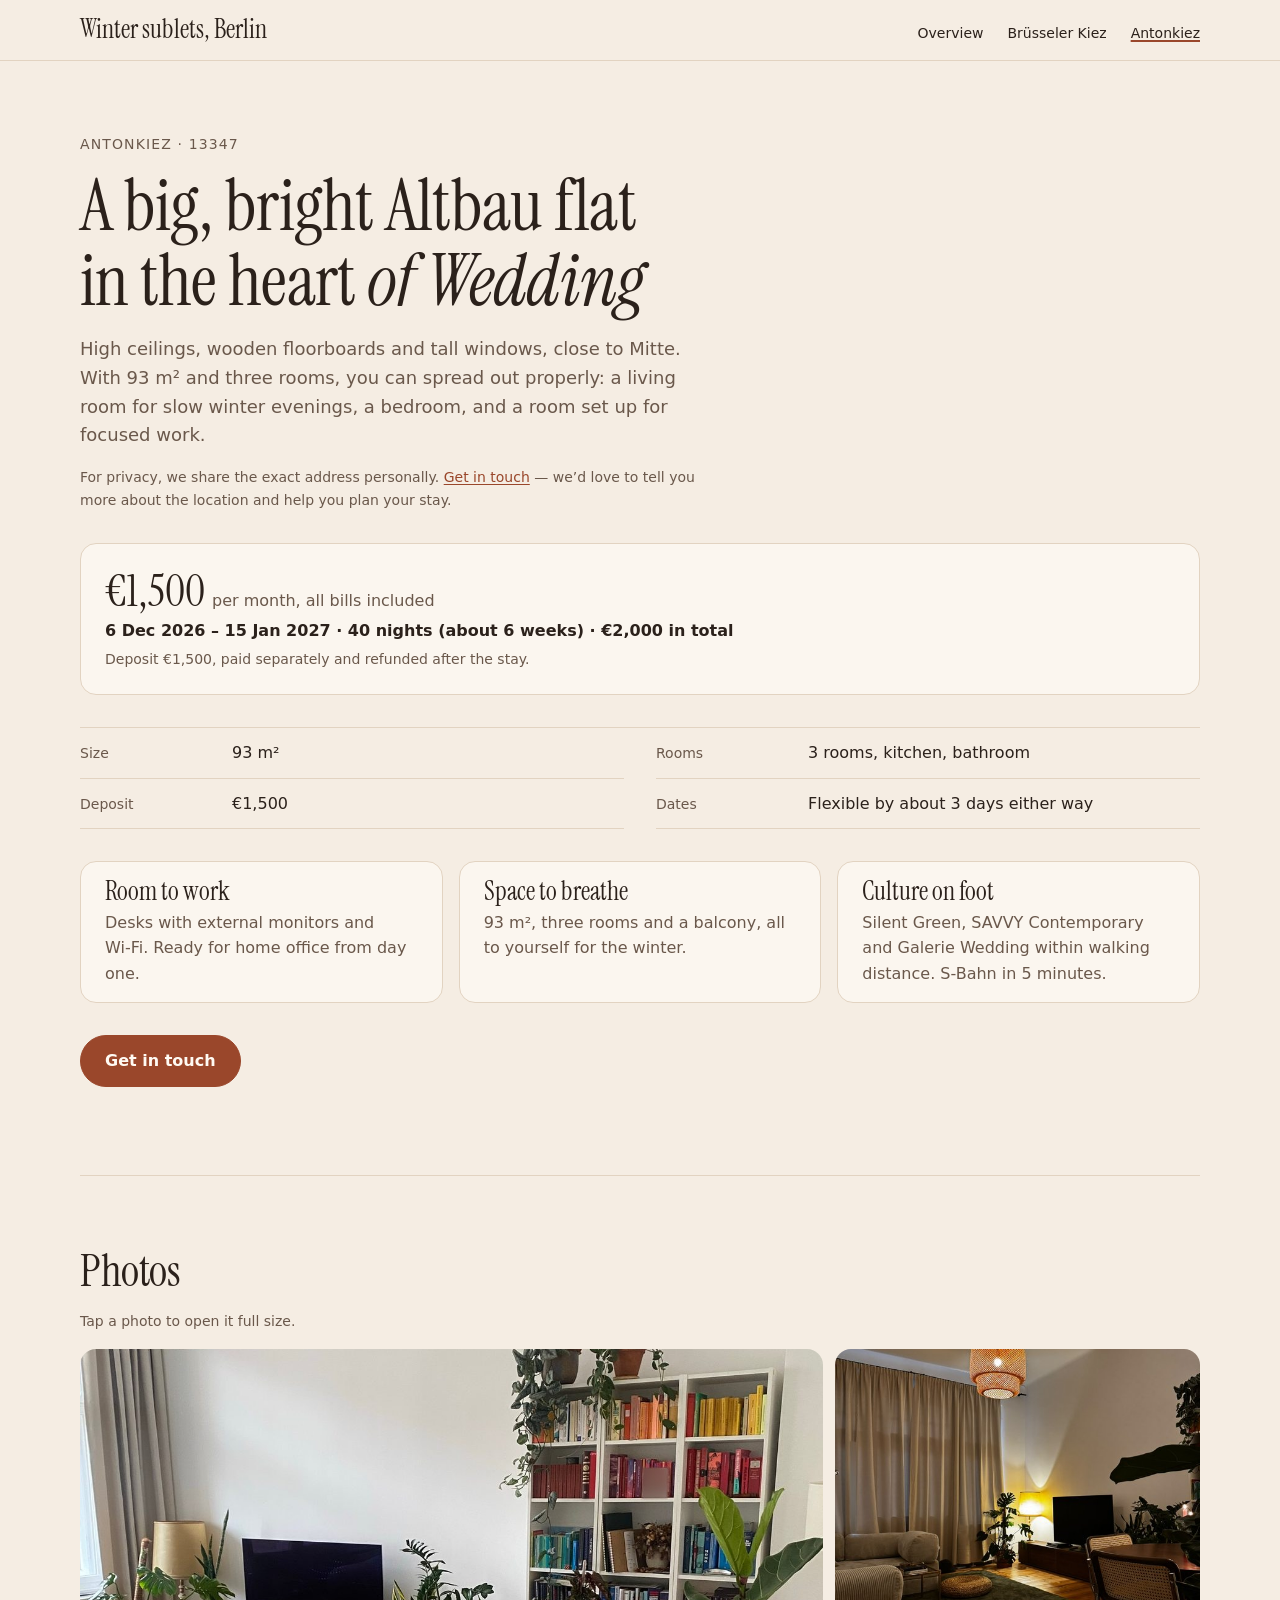
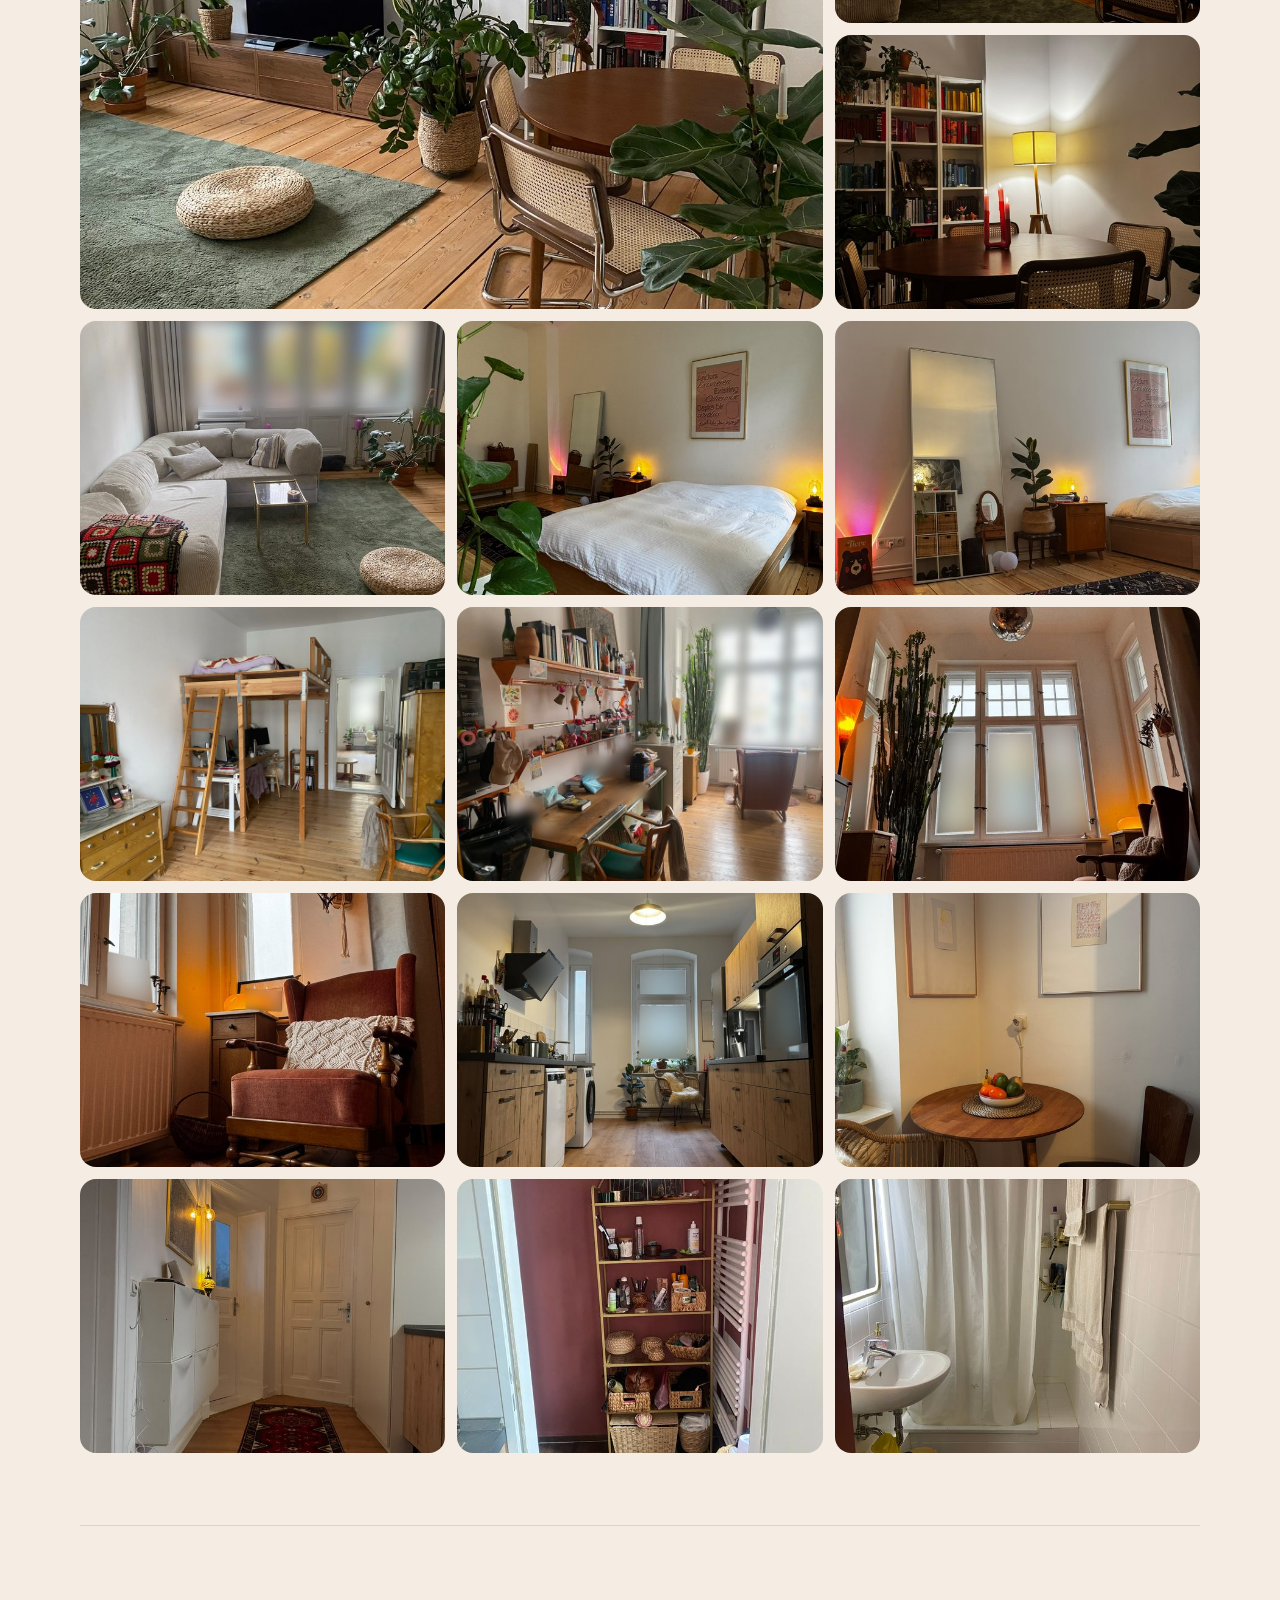
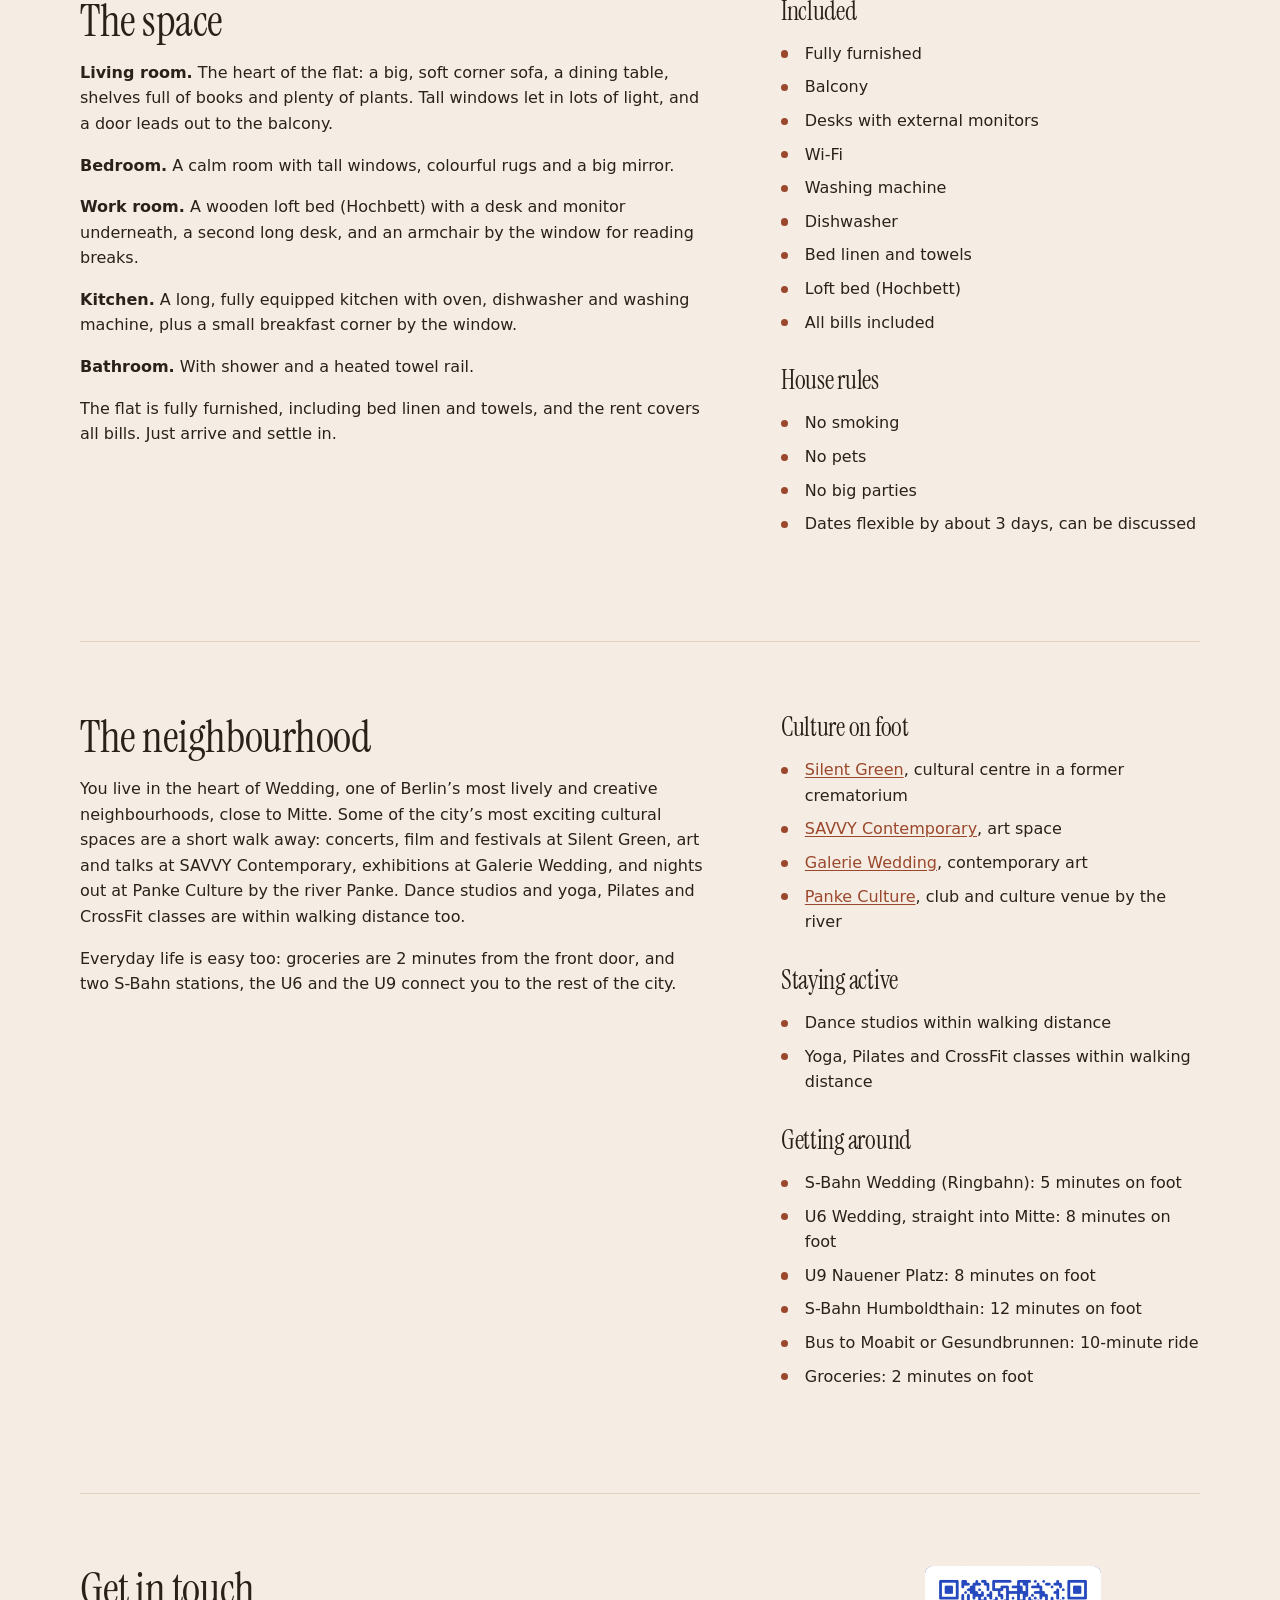
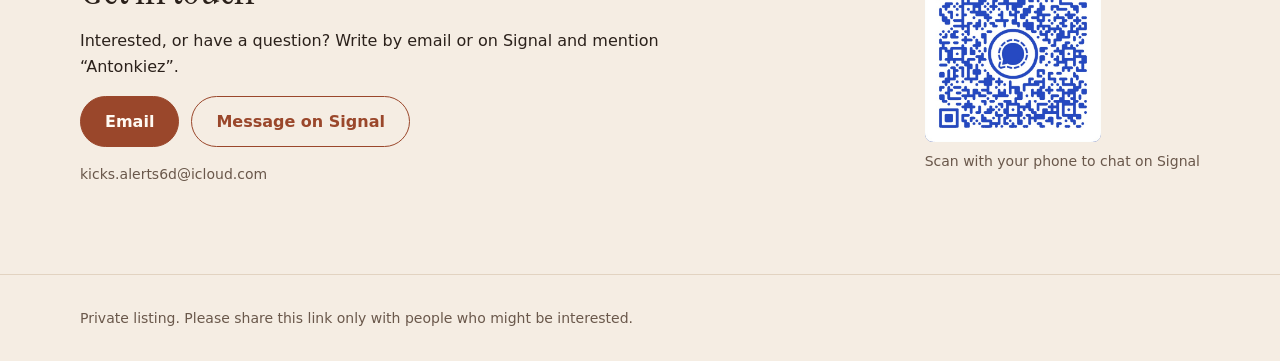
==== commit 03792855: "Remove two Antonkiez gallery photos" ====
--- a/apartment-1/index.html
+++ b/apartment-1/index.html
@@ -87,7 +87,7 @@
     <!-- Gallery -->
     <section class="section container" aria-labelledby="photos-title">
       <h2 id="photos-title">Photos</h2>
-      <p class="gallery-hint note"><span class="phone-only">Swipe to see all 17 photos. </span>Tap a photo to open it full size.</p>
+      <p class="gallery-hint note"><span class="phone-only">Swipe to see all 15 photos. </span>Tap a photo to open it full size.</p>
       <ul class="gallery">
         <li><a href="../assets/images/apartment-1/apartment-1-25.jpg"><img src="../assets/images/apartment-1/apartment-1-25-small.jpg" srcset="../assets/images/apartment-1/apartment-1-25-small.jpg 600w, ../assets/images/apartment-1/apartment-1-25.jpg 1200w" sizes="(min-width: 48em) 46rem, 85vw" width="600" height="800" alt="Living room in daylight with bookshelves, plants and a dining table"></a></li>
         <li><a href="../assets/images/apartment-1/apartment-1-16.jpg"><img src="../assets/images/apartment-1/apartment-1-16-small.jpg" srcset="../assets/images/apartment-1/apartment-1-16-small.jpg 600w, ../assets/images/apartment-1/apartment-1-16.jpg 1200w" sizes="(min-width: 48em) 23rem, 85vw" width="600" height="800" alt="Living room with a corner sofa, green rug and warm evening lighting" loading="lazy"></a></li>
@@ -95,12 +95,10 @@
         <li><a href="../assets/images/apartment-1/apartment-1-26.jpg"><img src="../assets/images/apartment-1/apartment-1-26-small.jpg" srcset="../assets/images/apartment-1/apartment-1-26-small.jpg 600w, ../assets/images/apartment-1/apartment-1-26.jpg 1200w" sizes="(min-width: 48em) 23rem, 85vw" width="600" height="800" alt="Corner sofa and green rug in the daylight-filled living room" loading="lazy"></a></li>
         <li><a href="../assets/images/apartment-1/apartment-1-18.jpg"><img src="../assets/images/apartment-1/apartment-1-18-small.jpg" srcset="../assets/images/apartment-1/apartment-1-18-small.jpg 600w, ../assets/images/apartment-1/apartment-1-18.jpg 1200w" sizes="(min-width: 48em) 23rem, 85vw" width="600" height="800" alt="Bedroom with a double bed, plants and warm bedside lamps" loading="lazy"></a></li>
         <li><a href="../assets/images/apartment-1/apartment-1-19.jpg"><img src="../assets/images/apartment-1/apartment-1-19-small.jpg" srcset="../assets/images/apartment-1/apartment-1-19-small.jpg 600w, ../assets/images/apartment-1/apartment-1-19.jpg 1200w" sizes="(min-width: 48em) 23rem, 85vw" width="600" height="800" alt="Bedroom with a tall mirror, wooden cabinet and patterned rug" loading="lazy"></a></li>
-        <li><a href="../assets/images/apartment-1/apartment-1-06.jpg"><img src="../assets/images/apartment-1/apartment-1-06-small.jpg" srcset="../assets/images/apartment-1/apartment-1-06-small.jpg 600w, ../assets/images/apartment-1/apartment-1-06.jpg 1200w" sizes="(min-width: 48em) 23rem, 85vw" width="600" height="800" alt="Work room with a wooden loft bed, desks and an armchair by the window" loading="lazy"></a></li>
         <li><a href="../assets/images/apartment-1/apartment-1-07.jpg"><img src="../assets/images/apartment-1/apartment-1-07-small.jpg" srcset="../assets/images/apartment-1/apartment-1-07-small.jpg 800w, ../assets/images/apartment-1/apartment-1-07.jpg 1600w" sizes="(min-width: 48em) 23rem, 85vw" width="800" height="600" alt="Wooden loft bed with ladder and a desk with monitor underneath" loading="lazy"></a></li>
         <li><a href="../assets/images/apartment-1/apartment-1-08.jpg"><img src="../assets/images/apartment-1/apartment-1-08-small.jpg" srcset="../assets/images/apartment-1/apartment-1-08-small.jpg 800w, ../assets/images/apartment-1/apartment-1-08.jpg 1600w" sizes="(min-width: 48em) 23rem, 85vw" width="800" height="600" alt="Long desk with shelves, and an armchair by the window" loading="lazy"></a></li>
         <li><a href="../assets/images/apartment-1/apartment-1-20.jpg"><img src="../assets/images/apartment-1/apartment-1-20-small.jpg" srcset="../assets/images/apartment-1/apartment-1-20-small.jpg 600w, ../assets/images/apartment-1/apartment-1-20.jpg 1200w" sizes="(min-width: 48em) 23rem, 85vw" width="600" height="800" alt="Reading corner with tall windows, a cactus and a red armchair" loading="lazy"></a></li>
         <li><a href="../assets/images/apartment-1/apartment-1-21.jpg"><img src="../assets/images/apartment-1/apartment-1-21-small.jpg" srcset="../assets/images/apartment-1/apartment-1-21-small.jpg 600w, ../assets/images/apartment-1/apartment-1-21.jpg 1200w" sizes="(min-width: 48em) 23rem, 85vw" width="600" height="800" alt="Red armchair with a knitted cushion beside the tall windows" loading="lazy"></a></li>
-        <li><a href="../assets/images/apartment-1/apartment-1-09.jpg"><img src="../assets/images/apartment-1/apartment-1-09-small.jpg" srcset="../assets/images/apartment-1/apartment-1-09-small.jpg 800w, ../assets/images/apartment-1/apartment-1-09.jpg 1600w" sizes="(min-width: 48em) 23rem, 85vw" width="800" height="600" alt="Armchair, wardrobe and chest of drawers in the work room" loading="lazy"></a></li>
         <li><a href="../assets/images/apartment-1/apartment-1-22.jpg"><img src="../assets/images/apartment-1/apartment-1-22-small.jpg" srcset="../assets/images/apartment-1/apartment-1-22-small.jpg 600w, ../assets/images/apartment-1/apartment-1-22.jpg 1200w" sizes="(min-width: 48em) 23rem, 85vw" width="600" height="800" alt="Fully equipped kitchen with wooden cabinets and a breakfast corner" loading="lazy"></a></li>
         <li><a href="../assets/images/apartment-1/apartment-1-23.jpg"><img src="../assets/images/apartment-1/apartment-1-23-small.jpg" srcset="../assets/images/apartment-1/apartment-1-23-small.jpg 600w, ../assets/images/apartment-1/apartment-1-23.jpg 1200w" sizes="(min-width: 48em) 23rem, 85vw" width="600" height="800" alt="Breakfast table with a bowl of fruit and two chairs" loading="lazy"></a></li>
         <li><a href="../assets/images/apartment-1/apartment-1-24.jpg"><img src="../assets/images/apartment-1/apartment-1-24-small.jpg" srcset="../assets/images/apartment-1/apartment-1-24-small.jpg 600w, ../assets/images/apartment-1/apartment-1-24.jpg 1200w" sizes="(min-width: 48em) 23rem, 85vw" width="600" height="800" alt="Hallway with warm wall lamps, storage cabinets and a patterned runner" loading="lazy"></a></li>
